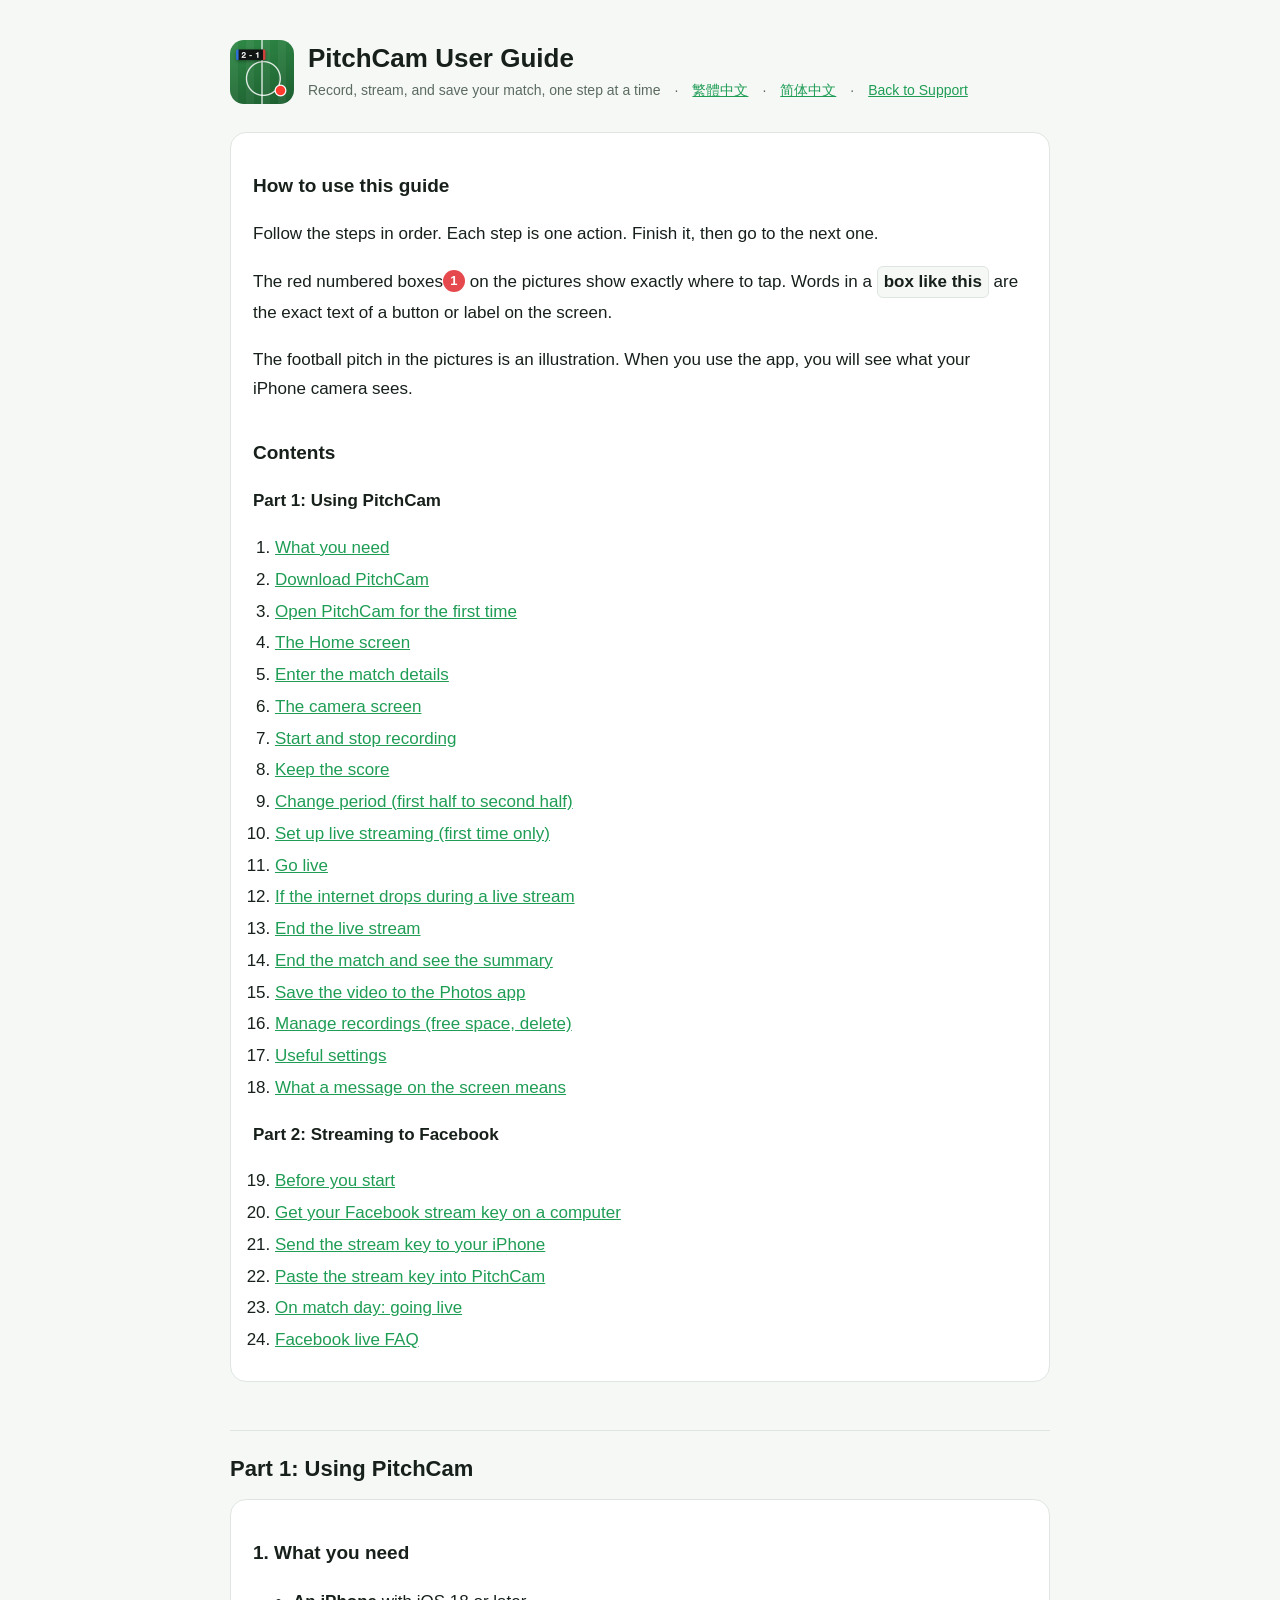
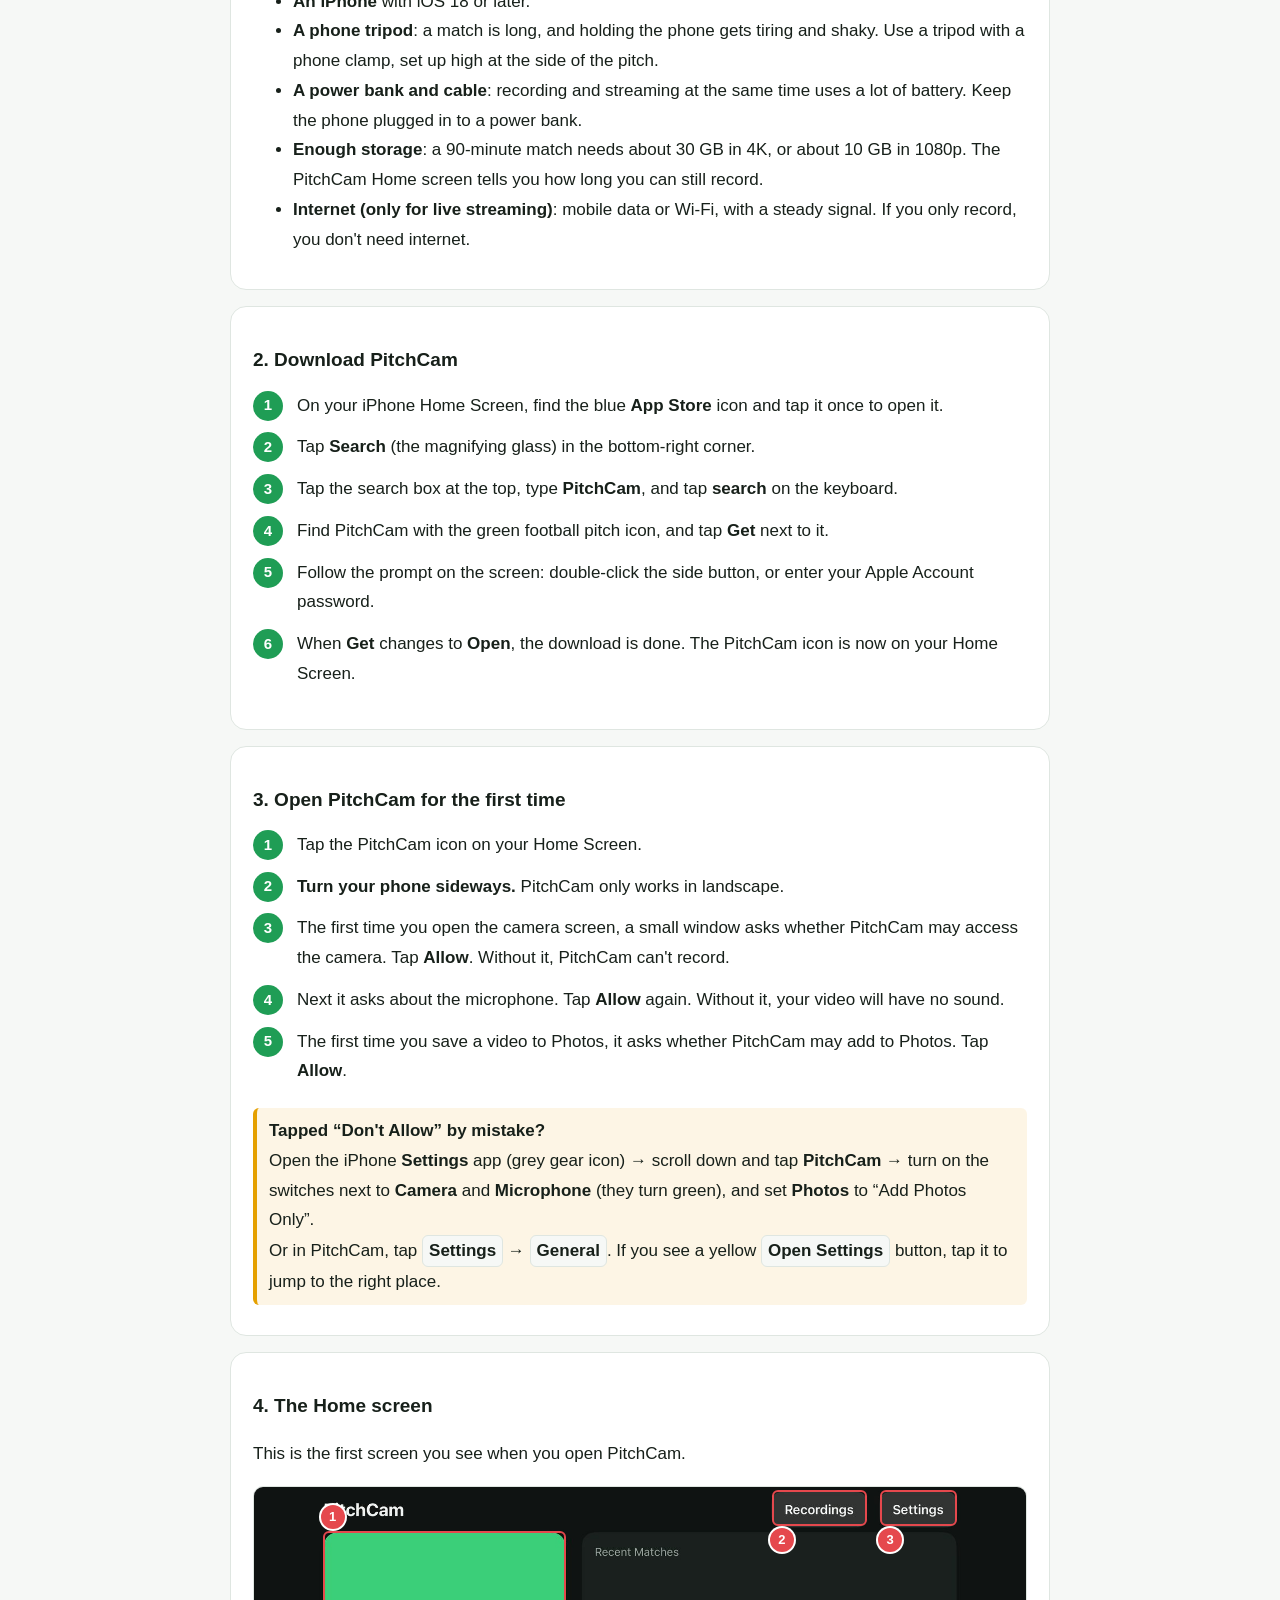
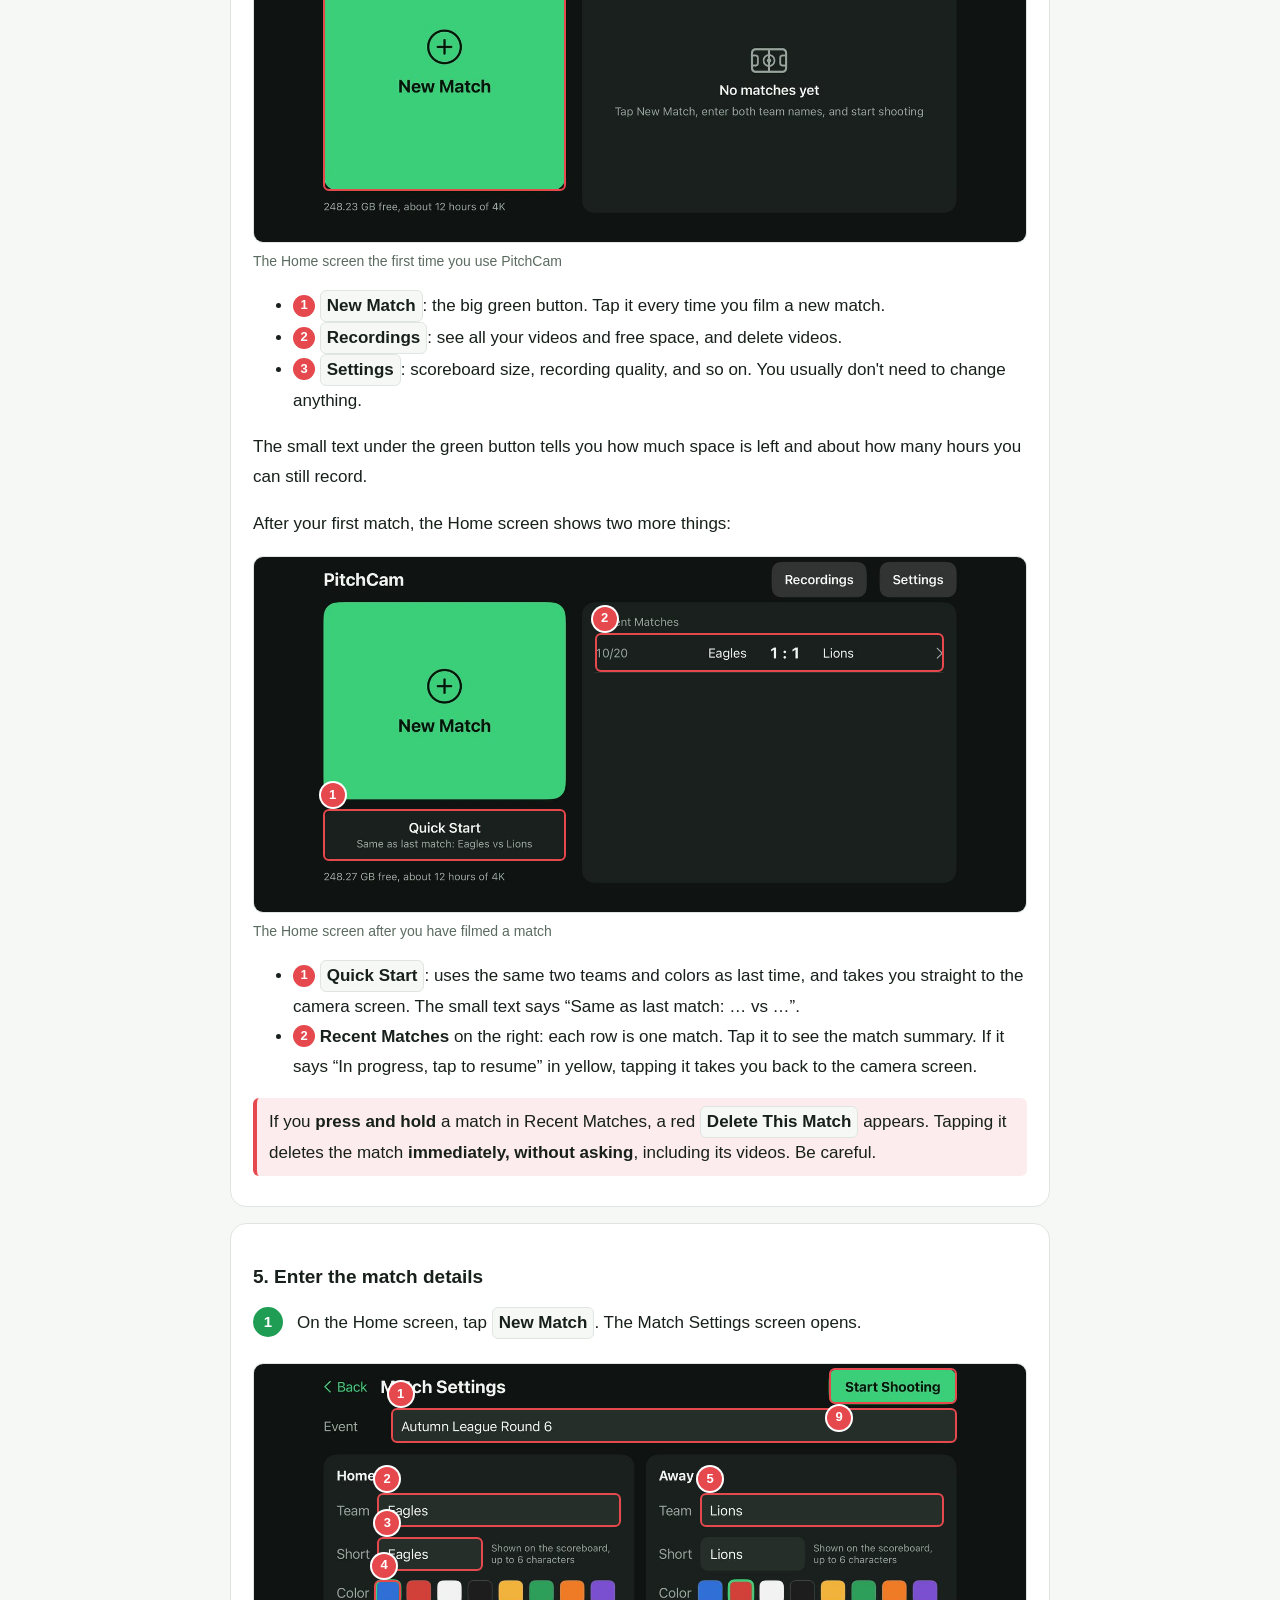
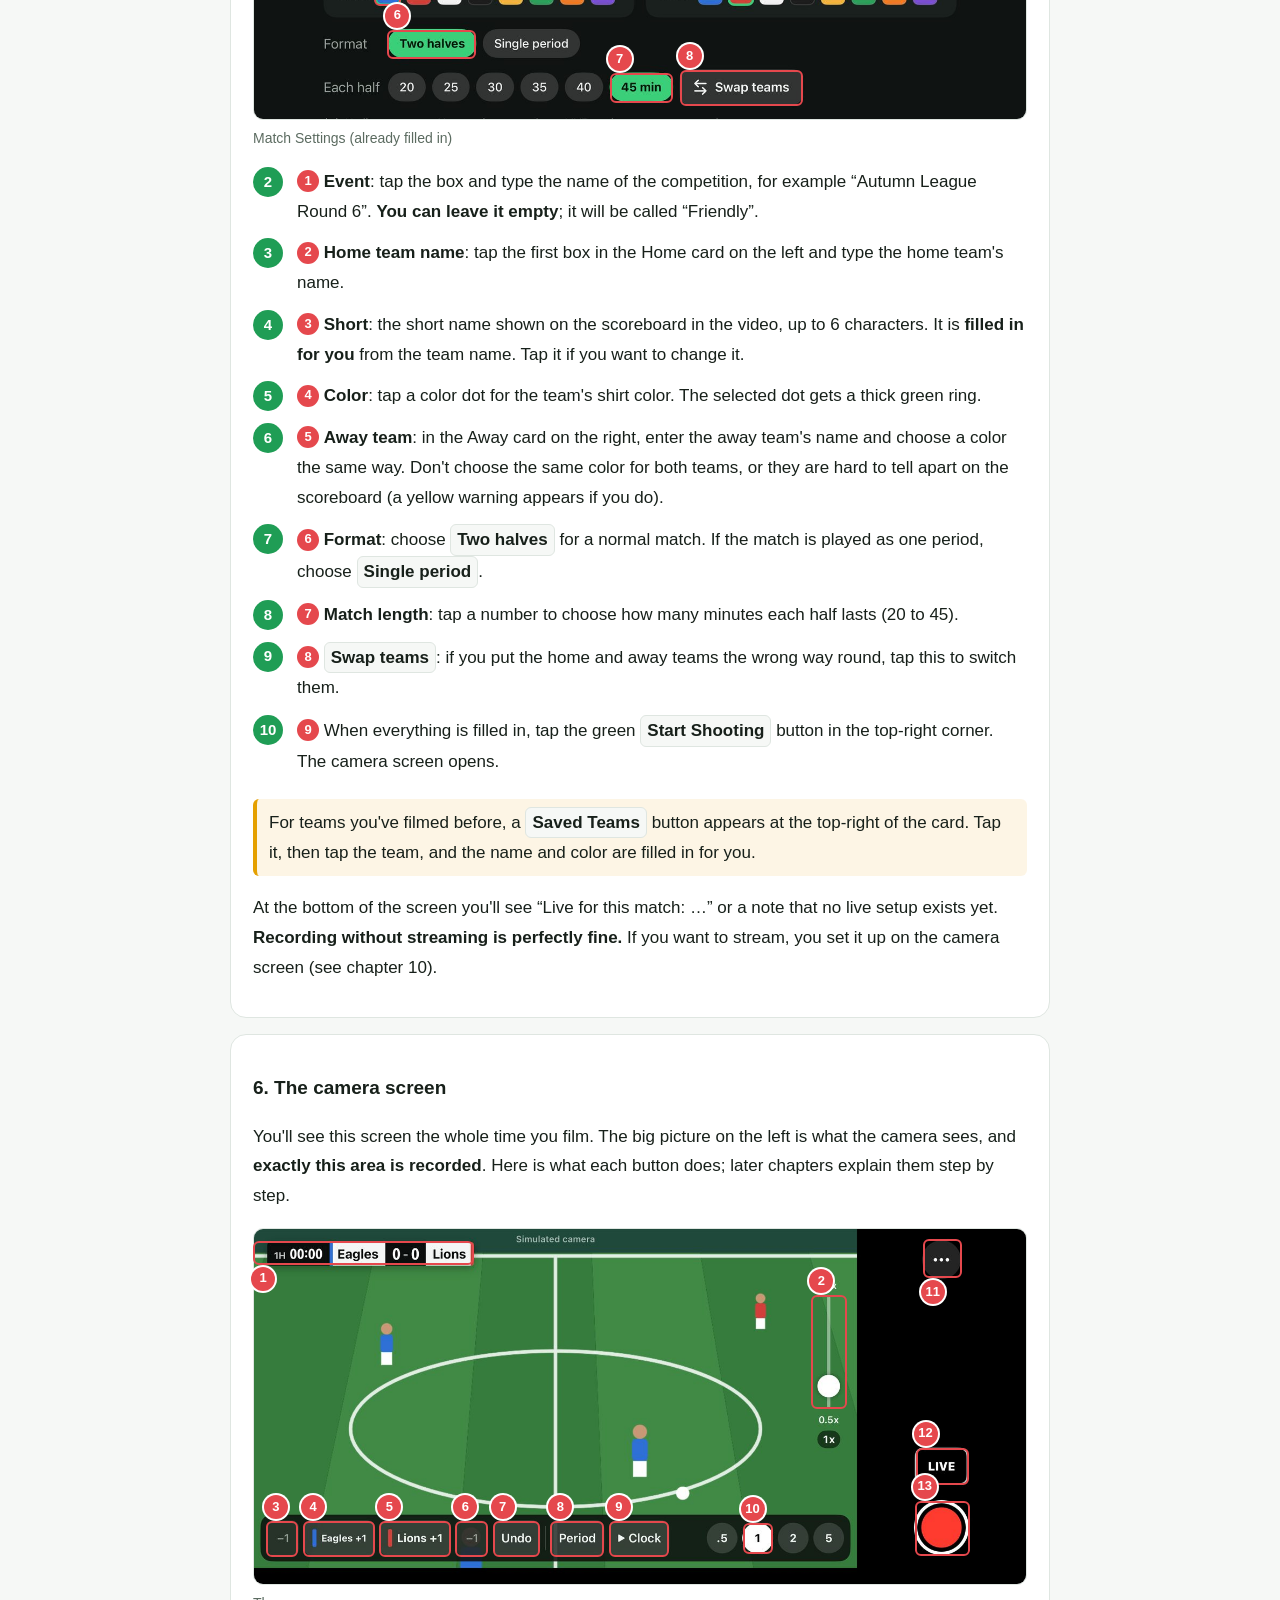
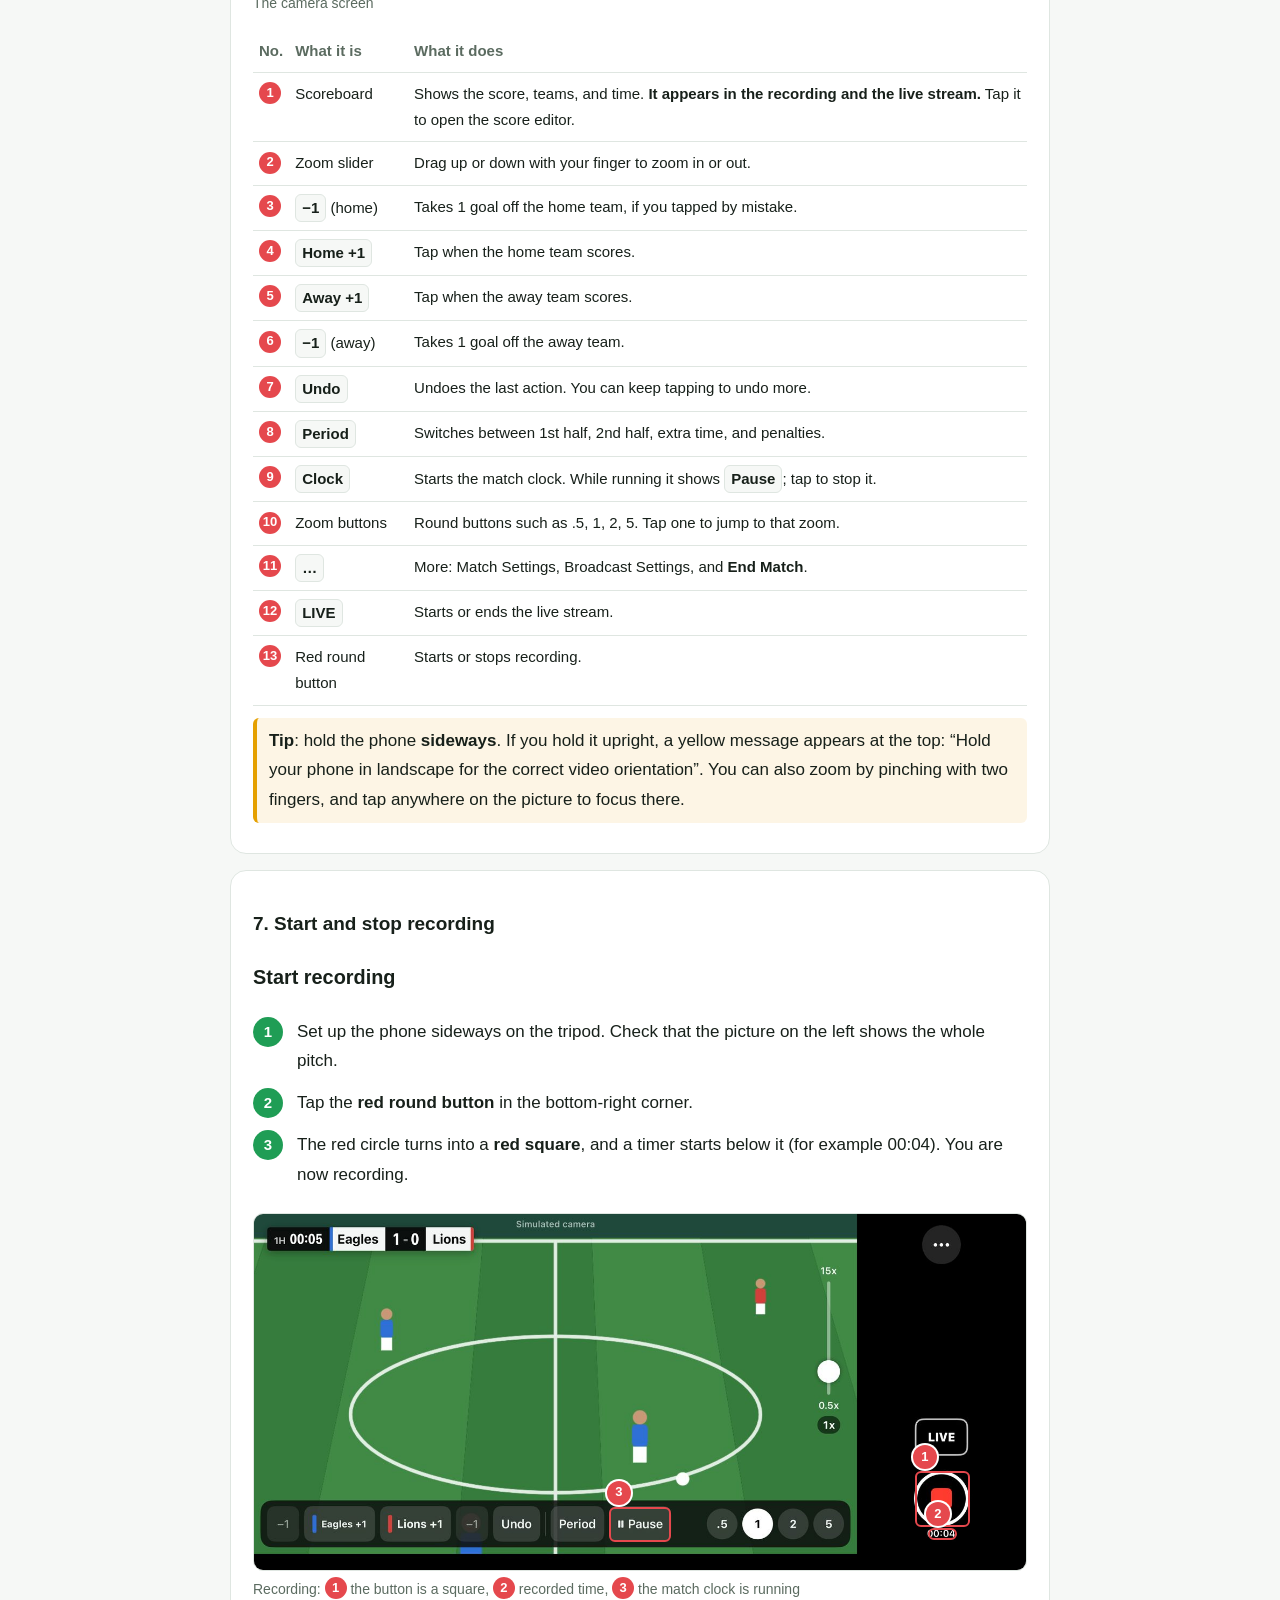
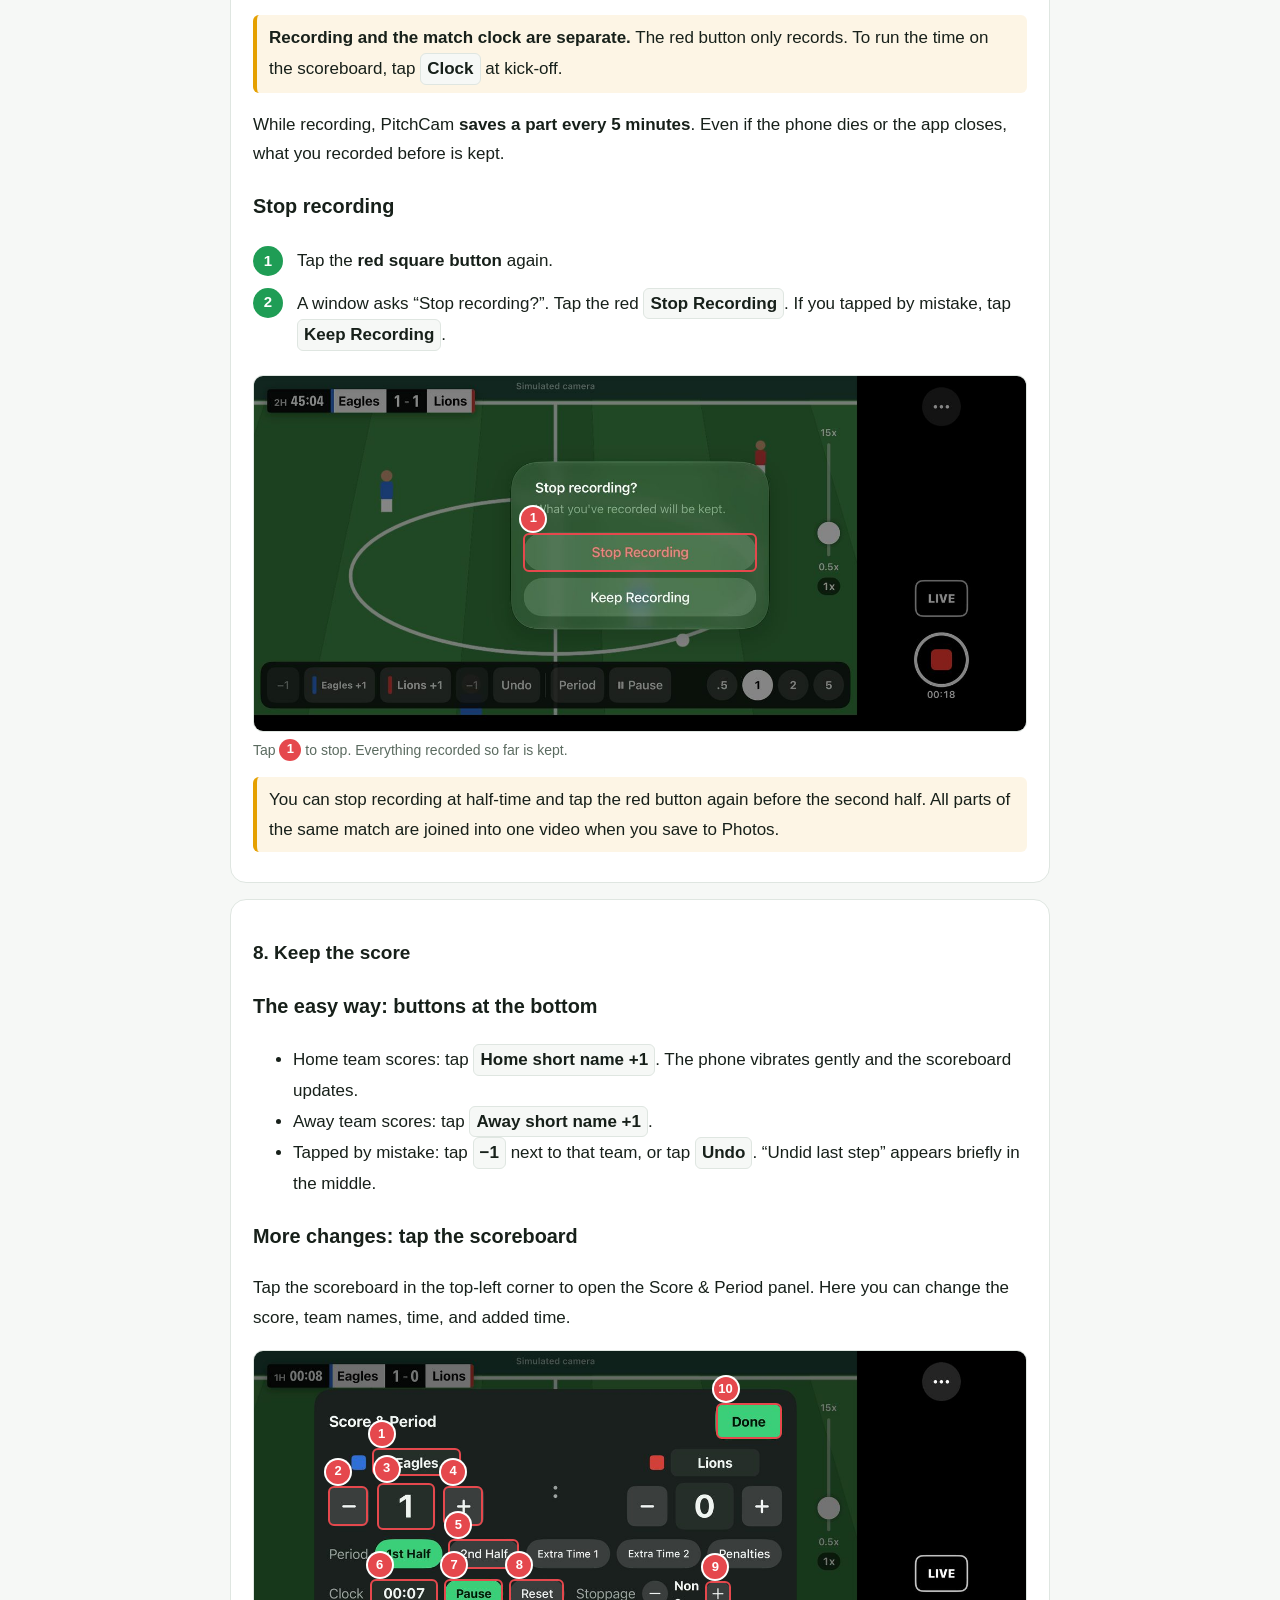
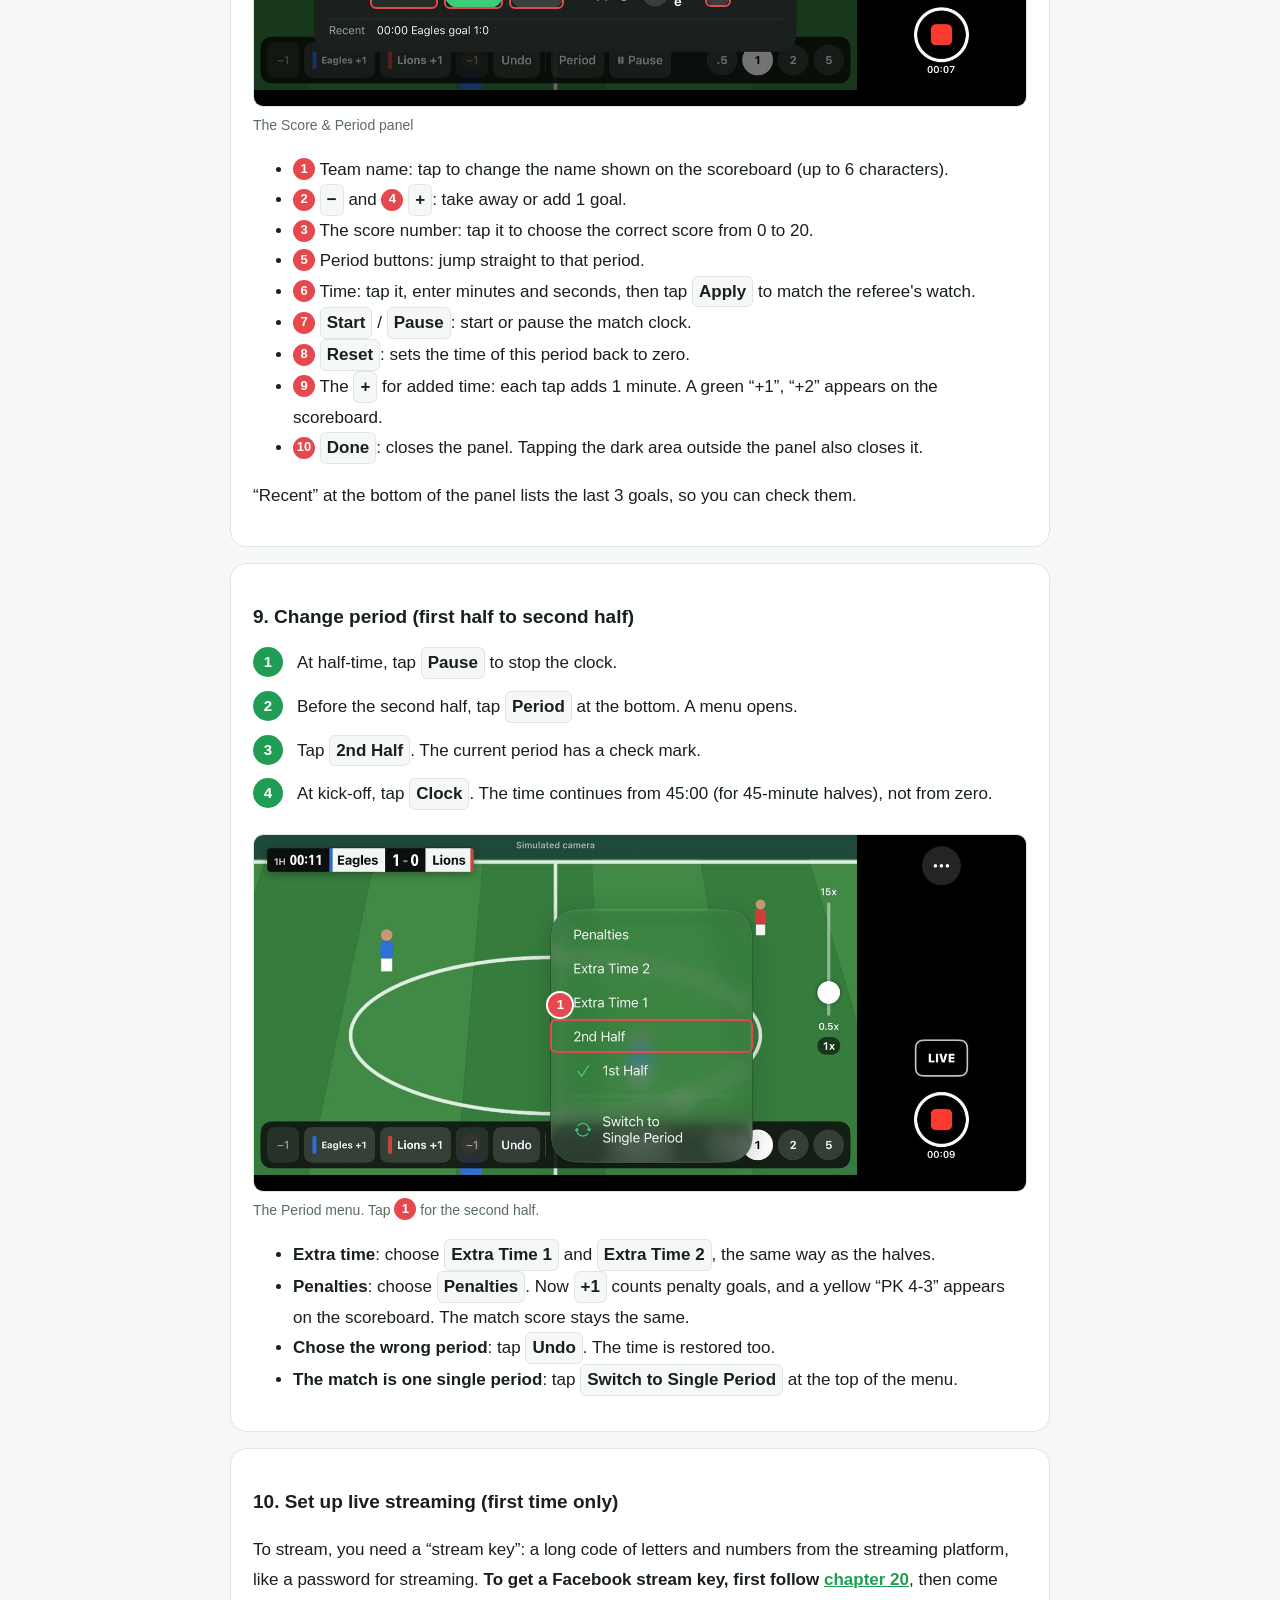
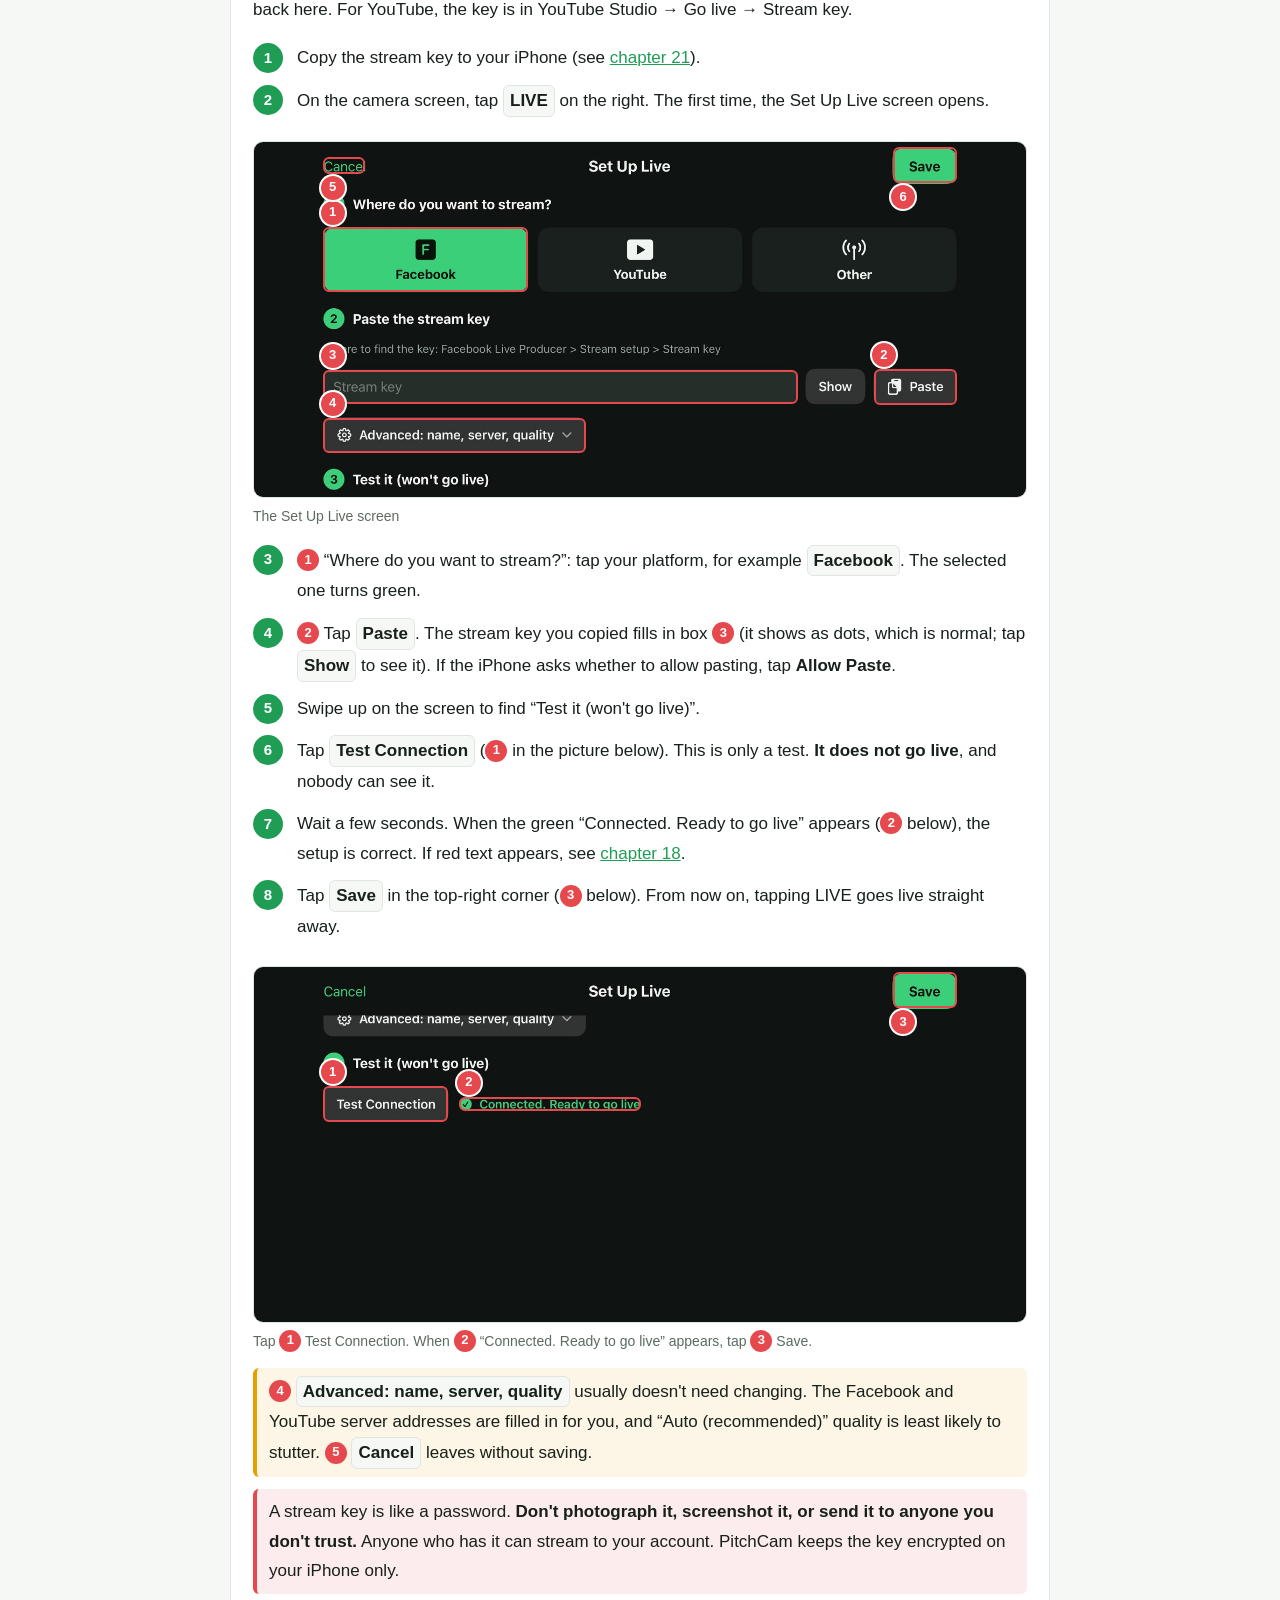
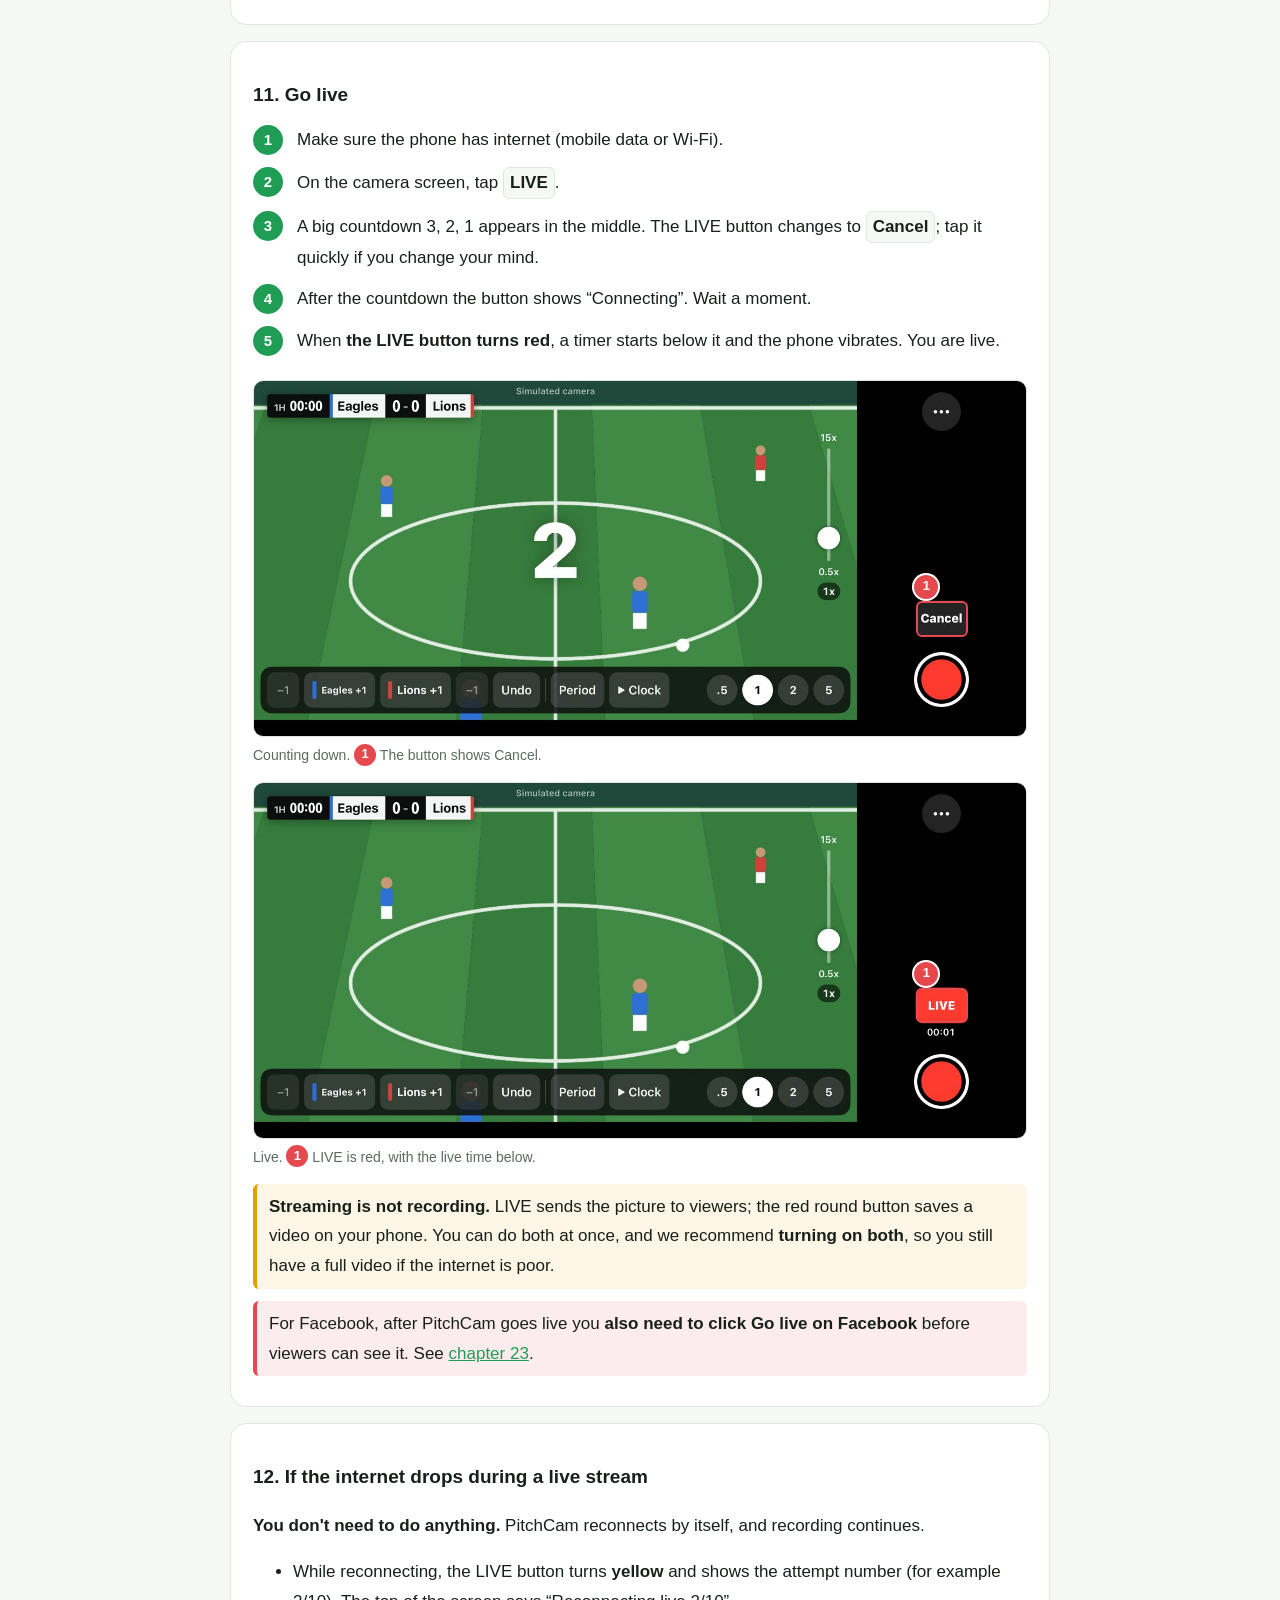
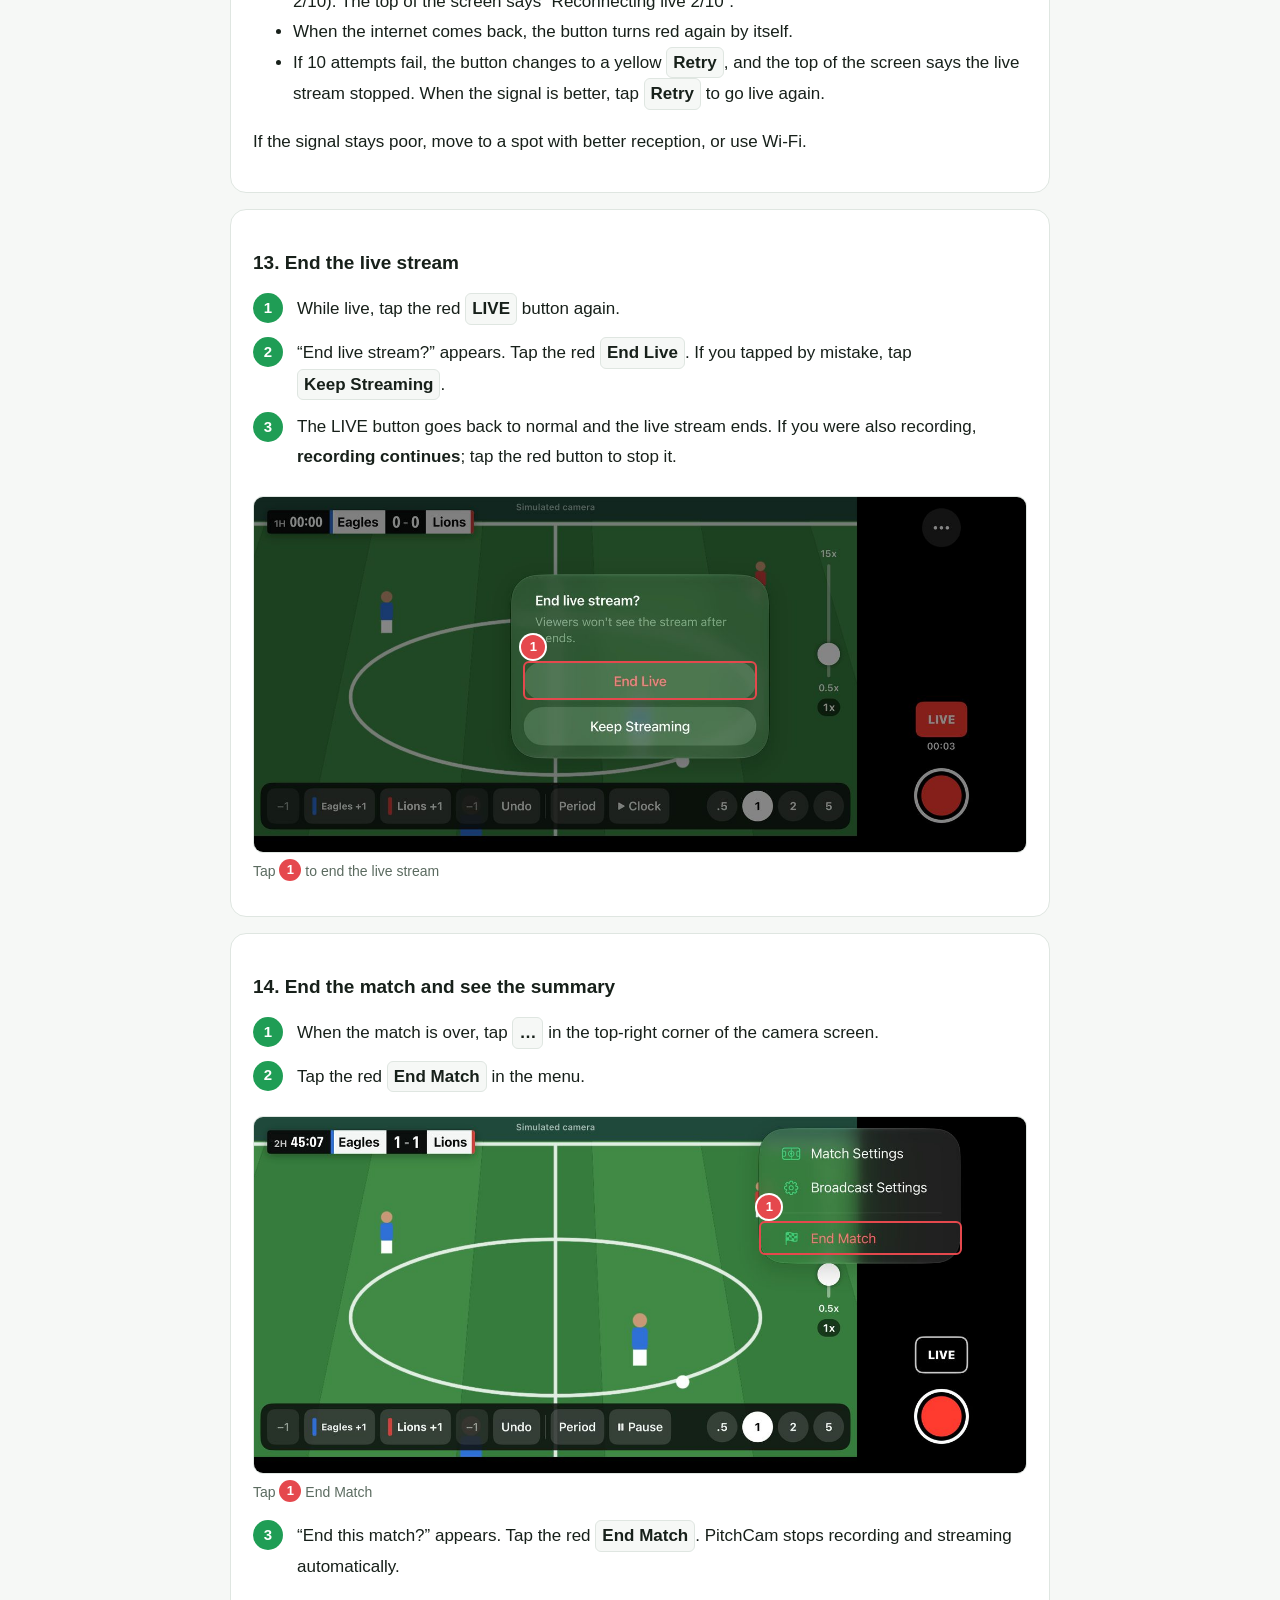
==== manual-en.html @ 9369dad4 "docs: 新增繁中、簡中、英文使用者手冊，首頁加入手冊連結並更新 Facebook 串流金鑰說明 Co-Authored-By: Claude Opus 5.5 <noreply@anthropic" ====
<!doctype html>
<html lang="en" data-shots="en">
<head>
<meta charset="utf-8">
<meta name="viewport" content="width=device-width, initial-scale=1">
<title>PitchCam User Guide</title>
<link rel="stylesheet" href="style.css">
</head>
<body class="manual">
<main>
  <header>
    <img src="icon.png" alt="PitchCam icon">
    <div>
      <h1>PitchCam User Guide</h1>
      <p class="sub">Record, stream, and save your match, one step at a time　·　<a href="manual.html">繁體中文</a>　·　<a href="manual-zh-hans.html">简体中文</a>　·　<a href="index.html#en">Back to Support</a></p>
    </div>
  </header>

  <section class="toc">
    <h2>How to use this guide</h2>
    <p>Follow the steps in order. Each step is one action. Finish it, then go to the next one.</p>
    <p>The red numbered boxes<span class="mk">1</span> on the pictures show exactly where to tap. Words in a <span class="btn">box like this</span> are the exact text of a button or label on the screen.</p>
    <p>The football pitch in the pictures is an illustration. When you use the app, you will see what your iPhone camera sees.</p>
    <h2>Contents</h2>
    <p><strong>Part 1: Using PitchCam</strong></p>
    <ol>
      <li><a href="#prepare">What you need</a></li>
      <li><a href="#install">Download PitchCam</a></li>
      <li><a href="#first-open">Open PitchCam for the first time</a></li>
      <li><a href="#home">The Home screen</a></li>
      <li><a href="#setup">Enter the match details</a></li>
      <li><a href="#capture">The camera screen</a></li>
      <li><a href="#record">Start and stop recording</a></li>
      <li><a href="#score">Keep the score</a></li>
      <li><a href="#period">Change period (first half to second half)</a></li>
      <li><a href="#live-setup">Set up live streaming (first time only)</a></li>
      <li><a href="#live-start">Go live</a></li>
      <li><a href="#live-trouble">If the internet drops during a live stream</a></li>
      <li><a href="#live-stop">End the live stream</a></li>
      <li><a href="#end">End the match and see the summary</a></li>
      <li><a href="#save">Save the video to the Photos app</a></li>
      <li><a href="#library">Manage recordings (free space, delete)</a></li>
      <li><a href="#settings">Useful settings</a></li>
      <li><a href="#messages">What a message on the screen means</a></li>
    </ol>
    <p><strong>Part 2: Streaming to Facebook</strong></p>
    <ol start="19">
      <li><a href="#fb-intro">Before you start</a></li>
      <li><a href="#fb-key">Get your Facebook stream key on a computer</a></li>
      <li><a href="#fb-send">Send the stream key to your iPhone</a></li>
      <li><a href="#fb-paste">Paste the stream key into PitchCam</a></li>
      <li><a href="#fb-day">On match day: going live</a></li>
      <li><a href="#fb-faq">Facebook live FAQ</a></li>
    </ol>
  </section>

  <h1 class="lang">Part 1: Using PitchCam</h1>

  <section id="prepare">
    <h2>1. What you need</h2>
    <ul>
      <li><strong>An iPhone</strong> with iOS 18 or later.</li>
      <li><strong>A phone tripod</strong>: a match is long, and holding the phone gets tiring and shaky. Use a tripod with a phone clamp, set up high at the side of the pitch.</li>
      <li><strong>A power bank and cable</strong>: recording and streaming at the same time uses a lot of battery. Keep the phone plugged in to a power bank.</li>
      <li><strong>Enough storage</strong>: a 90-minute match needs about 30 GB in 4K, or about 10 GB in 1080p. The PitchCam Home screen tells you how long you can still record.</li>
      <li><strong>Internet (only for live streaming)</strong>: mobile data or Wi-Fi, with a steady signal. If you only record, you don't need internet.</li>
    </ul>
  </section>

  <section id="install">
    <h2>2. Download PitchCam</h2>
    <ol class="steps">
      <li>On your iPhone Home Screen, find the blue <strong>App Store</strong> icon and tap it once to open it.</li>
      <li>Tap <strong>Search</strong> (the magnifying glass) in the bottom-right corner.</li>
      <li>Tap the search box at the top, type <strong>PitchCam</strong>, and tap <strong>search</strong> on the keyboard.</li>
      <li>Find PitchCam with the green football pitch icon, and tap <strong>Get</strong> next to it.</li>
      <li>Follow the prompt on the screen: double-click the side button, or enter your Apple Account password.</li>
      <li>When <strong>Get</strong> changes to <strong>Open</strong>, the download is done. The PitchCam icon is now on your Home Screen.</li>
    </ol>
  </section>

  <section id="first-open">
    <h2>3. Open PitchCam for the first time</h2>
    <ol class="steps">
      <li>Tap the PitchCam icon on your Home Screen.</li>
      <li><strong>Turn your phone sideways.</strong> PitchCam only works in landscape.</li>
      <li>The first time you open the camera screen, a small window asks whether PitchCam may access the camera. Tap <strong>Allow</strong>. Without it, PitchCam can't record.</li>
      <li>Next it asks about the microphone. Tap <strong>Allow</strong> again. Without it, your video will have no sound.</li>
      <li>The first time you save a video to Photos, it asks whether PitchCam may add to Photos. Tap <strong>Allow</strong>.</li>
    </ol>
    <div class="note"><strong>Tapped “Don't Allow” by mistake?</strong><br>
      Open the iPhone <strong>Settings</strong> app (grey gear icon) → scroll down and tap <strong>PitchCam</strong> → turn on the switches next to <strong>Camera</strong> and <strong>Microphone</strong> (they turn green), and set <strong>Photos</strong> to “Add Photos Only”.<br>
      Or in PitchCam, tap <span class="btn">Settings</span> → <span class="btn">General</span>. If you see a yellow <span class="btn">Open Settings</span> button, tap it to jump to the right place.</div>
  </section>

  <section id="home">
    <h2>4. The Home screen</h2>
    <p>This is the first screen you see when you open PitchCam.</p>
    <figure class="shot" data-shot="01-home-first" data-marks="new:1,library:2,settings:3">
      <div class="shot-wrap"><img src="manual/en/01-home-first.jpg" alt="Home screen" loading="lazy"></div>
      <figcaption>The Home screen the first time you use PitchCam</figcaption>
    </figure>
    <ul>
      <li><span class="mk">1</span> <span class="btn">New Match</span>: the big green button. Tap it every time you film a new match.</li>
      <li><span class="mk">2</span> <span class="btn">Recordings</span>: see all your videos and free space, and delete videos.</li>
      <li><span class="mk">3</span> <span class="btn">Settings</span>: scoreboard size, recording quality, and so on. You usually don't need to change anything.</li>
    </ul>
    <p>The small text under the green button tells you how much space is left and about how many hours you can still record.</p>
    <p>After your first match, the Home screen shows two more things:</p>
    <figure class="shot" data-shot="12-home" data-marks="quick:1,match:2">
      <div class="shot-wrap"><img src="manual/en/12-home.jpg" alt="Home screen with a match" loading="lazy"></div>
      <figcaption>The Home screen after you have filmed a match</figcaption>
    </figure>
    <ul>
      <li><span class="mk">1</span> <span class="btn">Quick Start</span>: uses the same two teams and colors as last time, and takes you straight to the camera screen. The small text says “Same as last match: … vs …”.</li>
      <li><span class="mk">2</span> <strong>Recent Matches</strong> on the right: each row is one match. Tap it to see the match summary. If it says “In progress, tap to resume” in yellow, tapping it takes you back to the camera screen.</li>
    </ul>
    <div class="note warn">If you <strong>press and hold</strong> a match in Recent Matches, a red <span class="btn">Delete This Match</span> appears. Tapping it deletes the match <strong>immediately, without asking</strong>, including its videos. Be careful.</div>
  </section>

  <section id="setup">
    <h2>5. Enter the match details</h2>
    <ol class="steps">
      <li>On the Home screen, tap <span class="btn">New Match</span>. The Match Settings screen opens.</li>
    </ol>
    <figure class="shot" data-shot="02-setup" data-marks="title:1,homeName:2,homeShort:3,homeColor:4,awayName:5,format:6,half:7,swap:8,start:9">
      <div class="shot-wrap"><img src="manual/en/02-setup.jpg" alt="Match Settings" loading="lazy"></div>
      <figcaption>Match Settings (already filled in)</figcaption>
    </figure>
    <ol class="steps" start="2" style="counter-reset: step 1">
      <li><span class="mk">1</span> <strong>Event</strong>: tap the box and type the name of the competition, for example “Autumn League Round 6”. <strong>You can leave it empty</strong>; it will be called “Friendly”.</li>
      <li><span class="mk">2</span> <strong>Home team name</strong>: tap the first box in the Home card on the left and type the home team's name.</li>
      <li><span class="mk">3</span> <strong>Short</strong>: the short name shown on the scoreboard in the video, up to 6 characters. It is <strong>filled in for you</strong> from the team name. Tap it if you want to change it.</li>
      <li><span class="mk">4</span> <strong>Color</strong>: tap a color dot for the team's shirt color. The selected dot gets a thick green ring.</li>
      <li><span class="mk">5</span> <strong>Away team</strong>: in the Away card on the right, enter the away team's name and choose a color the same way. Don't choose the same color for both teams, or they are hard to tell apart on the scoreboard (a yellow warning appears if you do).</li>
      <li><span class="mk">6</span> <strong>Format</strong>: choose <span class="btn">Two halves</span> for a normal match. If the match is played as one period, choose <span class="btn">Single period</span>.</li>
      <li><span class="mk">7</span> <strong>Match length</strong>: tap a number to choose how many minutes each half lasts (20 to 45).</li>
      <li><span class="mk">8</span> <span class="btn">Swap teams</span>: if you put the home and away teams the wrong way round, tap this to switch them.</li>
      <li><span class="mk">9</span> When everything is filled in, tap the green <span class="btn">Start Shooting</span> button in the top-right corner. The camera screen opens.</li>
    </ol>
    <div class="note">For teams you've filmed before, a <span class="btn">Saved Teams</span> button appears at the top-right of the card. Tap it, then tap the team, and the name and color are filled in for you.</div>
    <p>At the bottom of the screen you'll see “Live for this match: …” or a note that no live setup exists yet. <strong>Recording without streaming is perfectly fine.</strong> If you want to stream, you set it up on the camera screen (see chapter 10).</p>
  </section>

  <section id="capture">
    <h2>6. The camera screen</h2>
    <p>You'll see this screen the whole time you film. The big picture on the left is what the camera sees, and <strong>exactly this area is recorded</strong>. Here is what each button does; later chapters explain them step by step.</p>
    <figure class="shot" data-shot="03-capture" data-marks="scoreboard:1,zoomSlider:2,homeMinus:3,homePlus:4,awayPlus:5,awayMinus:6,undo:7,period:8,clock:9,zoom:10,menu:11,live:12,rec:13">
      <div class="shot-wrap"><img src="manual/en/03-capture.jpg" alt="Camera screen" loading="lazy"></div>
      <figcaption>The camera screen</figcaption>
    </figure>
    <div class="wrap"><table>
      <tr><th>No.</th><th>What it is</th><th>What it does</th></tr>
      <tr><td><span class="mk">1</span></td><td>Scoreboard</td><td>Shows the score, teams, and time. <strong>It appears in the recording and the live stream.</strong> Tap it to open the score editor.</td></tr>
      <tr><td><span class="mk">2</span></td><td>Zoom slider</td><td>Drag up or down with your finger to zoom in or out.</td></tr>
      <tr><td><span class="mk">3</span></td><td><span class="btn">−1</span> (home)</td><td>Takes 1 goal off the home team, if you tapped by mistake.</td></tr>
      <tr><td><span class="mk">4</span></td><td><span class="btn">Home +1</span></td><td>Tap when the home team scores.</td></tr>
      <tr><td><span class="mk">5</span></td><td><span class="btn">Away +1</span></td><td>Tap when the away team scores.</td></tr>
      <tr><td><span class="mk">6</span></td><td><span class="btn">−1</span> (away)</td><td>Takes 1 goal off the away team.</td></tr>
      <tr><td><span class="mk">7</span></td><td><span class="btn">Undo</span></td><td>Undoes the last action. You can keep tapping to undo more.</td></tr>
      <tr><td><span class="mk">8</span></td><td><span class="btn">Period</span></td><td>Switches between 1st half, 2nd half, extra time, and penalties.</td></tr>
      <tr><td><span class="mk">9</span></td><td><span class="btn">Clock</span></td><td>Starts the match clock. While running it shows <span class="btn">Pause</span>; tap to stop it.</td></tr>
      <tr><td><span class="mk">10</span></td><td>Zoom buttons</td><td>Round buttons such as .5, 1, 2, 5. Tap one to jump to that zoom.</td></tr>
      <tr><td><span class="mk">11</span></td><td><span class="btn">…</span></td><td>More: Match Settings, Broadcast Settings, and <strong>End Match</strong>.</td></tr>
      <tr><td><span class="mk">12</span></td><td><span class="btn">LIVE</span></td><td>Starts or ends the live stream.</td></tr>
      <tr><td><span class="mk">13</span></td><td>Red round button</td><td>Starts or stops recording.</td></tr>
    </table></div>
    <div class="note"><strong>Tip</strong>: hold the phone <strong>sideways</strong>. If you hold it upright, a yellow message appears at the top: “Hold your phone in landscape for the correct video orientation”. You can also zoom by pinching with two fingers, and tap anywhere on the picture to focus there.</div>
  </section>

  <section id="record">
    <h2>7. Start and stop recording</h2>
    <h3>Start recording</h3>
    <ol class="steps">
      <li>Set up the phone sideways on the tripod. Check that the picture on the left shows the whole pitch.</li>
      <li>Tap the <strong>red round button</strong> in the bottom-right corner.</li>
      <li>The red circle turns into a <strong>red square</strong>, and a timer starts below it (for example 00:04). You are now recording.</li>
    </ol>
    <figure class="shot" data-shot="04-recording" data-marks="rec:1,recTime:2,clock:3">
      <div class="shot-wrap"><img src="manual/en/04-recording.jpg" alt="Recording" loading="lazy"></div>
      <figcaption>Recording: <span class="mk">1</span> the button is a square, <span class="mk">2</span> recorded time, <span class="mk">3</span> the match clock is running</figcaption>
    </figure>
    <div class="note"><strong>Recording and the match clock are separate.</strong> The red button only records. To run the time on the scoreboard, tap <span class="btn">Clock</span> at kick-off.</div>
    <p>While recording, PitchCam <strong>saves a part every 5 minutes</strong>. Even if the phone dies or the app closes, what you recorded before is kept.</p>
    <h3>Stop recording</h3>
    <ol class="steps">
      <li>Tap the <strong>red square button</strong> again.</li>
      <li>A window asks “Stop recording?”. Tap the red <span class="btn">Stop Recording</span>. If you tapped by mistake, tap <span class="btn">Keep Recording</span>.</li>
    </ol>
    <figure class="shot" data-shot="07-stop-recording" data-marks="stop:1">
      <div class="shot-wrap"><img src="manual/en/07-stop-recording.jpg" alt="Stop recording?" loading="lazy"></div>
      <figcaption>Tap <span class="mk">1</span> to stop. Everything recorded so far is kept.</figcaption>
    </figure>
    <div class="note">You can stop recording at half-time and tap the red button again before the second half. All parts of the same match are joined into one video when you save to Photos.</div>
  </section>

  <section id="score">
    <h2>8. Keep the score</h2>
    <h3>The easy way: buttons at the bottom</h3>
    <ul>
      <li>Home team scores: tap <span class="btn">Home short name +1</span>. The phone vibrates gently and the scoreboard updates.</li>
      <li>Away team scores: tap <span class="btn">Away short name +1</span>.</li>
      <li>Tapped by mistake: tap <span class="btn">−1</span> next to that team, or tap <span class="btn">Undo</span>. “Undid last step” appears briefly in the middle.</li>
    </ul>
    <h3>More changes: tap the scoreboard</h3>
    <p>Tap the scoreboard in the top-left corner to open the Score &amp; Period panel. Here you can change the score, team names, time, and added time.</p>
    <figure class="shot" data-shot="05-editor" data-marks="homeName:1,homeMinus:2,homeScore:3,homePlus:4,period:5,time:6,clockToggle:7,clockReset:8,stoppage:9,done:10">
      <div class="shot-wrap"><img src="manual/en/05-editor.jpg" alt="Score & Period" loading="lazy"></div>
      <figcaption>The Score &amp; Period panel</figcaption>
    </figure>
    <ul>
      <li><span class="mk">1</span> Team name: tap to change the name shown on the scoreboard (up to 6 characters).</li>
      <li><span class="mk">2</span> <span class="btn">−</span> and <span class="mk">4</span> <span class="btn">+</span>: take away or add 1 goal.</li>
      <li><span class="mk">3</span> The score number: tap it to choose the correct score from 0 to 20.</li>
      <li><span class="mk">5</span> Period buttons: jump straight to that period.</li>
      <li><span class="mk">6</span> Time: tap it, enter minutes and seconds, then tap <span class="btn">Apply</span> to match the referee's watch.</li>
      <li><span class="mk">7</span> <span class="btn">Start</span> / <span class="btn">Pause</span>: start or pause the match clock.</li>
      <li><span class="mk">8</span> <span class="btn">Reset</span>: sets the time of this period back to zero.</li>
      <li><span class="mk">9</span> The <span class="btn">+</span> for added time: each tap adds 1 minute. A green “+1”, “+2” appears on the scoreboard.</li>
      <li><span class="mk">10</span> <span class="btn">Done</span>: closes the panel. Tapping the dark area outside the panel also closes it.</li>
    </ul>
    <p>“Recent” at the bottom of the panel lists the last 3 goals, so you can check them.</p>
  </section>

  <section id="period">
    <h2>9. Change period (first half to second half)</h2>
    <ol class="steps">
      <li>At half-time, tap <span class="btn">Pause</span> to stop the clock.</li>
      <li>Before the second half, tap <span class="btn">Period</span> at the bottom. A menu opens.</li>
      <li>Tap <span class="btn">2nd Half</span>. The current period has a check mark.</li>
      <li>At kick-off, tap <span class="btn">Clock</span>. The time continues from 45:00 (for 45-minute halves), not from zero.</li>
    </ol>
    <figure class="shot" data-shot="06-period" data-marks="second:1">
      <div class="shot-wrap"><img src="manual/en/06-period.jpg" alt="Period menu" loading="lazy"></div>
      <figcaption>The Period menu. Tap <span class="mk">1</span> for the second half.</figcaption>
    </figure>
    <ul>
      <li><strong>Extra time</strong>: choose <span class="btn">Extra Time 1</span> and <span class="btn">Extra Time 2</span>, the same way as the halves.</li>
      <li><strong>Penalties</strong>: choose <span class="btn">Penalties</span>. Now <span class="btn">+1</span> counts penalty goals, and a yellow “PK 4-3” appears on the scoreboard. The match score stays the same.</li>
      <li><strong>Chose the wrong period</strong>: tap <span class="btn">Undo</span>. The time is restored too.</li>
      <li><strong>The match is one single period</strong>: tap <span class="btn">Switch to Single Period</span> at the top of the menu.</li>
    </ul>
  </section>

  <section id="live-setup">
    <h2>10. Set up live streaming (first time only)</h2>
    <p>To stream, you need a “stream key”: a long code of letters and numbers from the streaming platform, like a password for streaming. <strong>To get a Facebook stream key, first follow <a href="#fb-key">chapter 20</a></strong>, then come back here. For YouTube, the key is in YouTube Studio → Go live → Stream key.</p>
    <ol class="steps">
      <li>Copy the stream key to your iPhone (see <a href="#fb-send">chapter 21</a>).</li>
      <li>On the camera screen, tap <span class="btn">LIVE</span> on the right. The first time, the Set Up Live screen opens.</li>
    </ol>
    <figure class="shot" data-shot="17-stream-setup" data-marks="platform:1,paste:2,key:3,advanced:4,cancel:5,save:6">
      <div class="shot-wrap"><img src="manual/en/17-stream-setup.jpg" alt="Set Up Live" loading="lazy"></div>
      <figcaption>The Set Up Live screen</figcaption>
    </figure>
    <ol class="steps" start="3" style="counter-reset: step 2">
      <li><span class="mk">1</span> “Where do you want to stream?”: tap your platform, for example <span class="btn">Facebook</span>. The selected one turns green.</li>
      <li><span class="mk">2</span> Tap <span class="btn">Paste</span>. The stream key you copied fills in box <span class="mk">3</span> (it shows as dots, which is normal; tap <span class="btn">Show</span> to see it). If the iPhone asks whether to allow pasting, tap <strong>Allow Paste</strong>.</li>
      <li>Swipe up on the screen to find “Test it (won't go live)”.</li>
      <li>Tap <span class="btn">Test Connection</span> (<span class="mk">1</span> in the picture below). This is only a test. <strong>It does not go live</strong>, and nobody can see it.</li>
      <li>Wait a few seconds. When the green “Connected. Ready to go live” appears (<span class="mk">2</span> below), the setup is correct. If red text appears, see <a href="#messages">chapter 18</a>.</li>
      <li>Tap <span class="btn">Save</span> in the top-right corner (<span class="mk">3</span> below). From now on, tapping LIVE goes live straight away.</li>
    </ol>
    <figure class="shot" data-shot="18-stream-tested" data-marks="test:1,result:2,save:3">
      <div class="shot-wrap"><img src="manual/en/18-stream-tested.jpg" alt="Connection test passed" loading="lazy"></div>
      <figcaption>Tap <span class="mk">1</span> Test Connection. When <span class="mk">2</span> “Connected. Ready to go live” appears, tap <span class="mk">3</span> Save.</figcaption>
    </figure>
    <div class="note"><span class="mk">4</span> <span class="btn">Advanced: name, server, quality</span> usually doesn't need changing. The Facebook and YouTube server addresses are filled in for you, and “Auto (recommended)” quality is least likely to stutter. <span class="mk">5</span> <span class="btn">Cancel</span> leaves without saving.</div>
    <div class="note warn">A stream key is like a password. <strong>Don't photograph it, screenshot it, or send it to anyone you don't trust.</strong> Anyone who has it can stream to your account. PitchCam keeps the key encrypted on your iPhone only.</div>
  </section>

  <section id="live-start">
    <h2>11. Go live</h2>
    <ol class="steps">
      <li>Make sure the phone has internet (mobile data or Wi-Fi).</li>
      <li>On the camera screen, tap <span class="btn">LIVE</span>.</li>
      <li>A big countdown 3, 2, 1 appears in the middle. The LIVE button changes to <span class="btn">Cancel</span>; tap it quickly if you change your mind.</li>
      <li>After the countdown the button shows “Connecting”. Wait a moment.</li>
      <li>When <strong>the LIVE button turns red</strong>, a timer starts below it and the phone vibrates. You are live.</li>
    </ol>
    <figure class="shot" data-shot="19-countdown" data-marks="live:1">
      <div class="shot-wrap"><img src="manual/en/19-countdown.jpg" alt="Countdown" loading="lazy"></div>
      <figcaption>Counting down. <span class="mk">1</span> The button shows Cancel.</figcaption>
    </figure>
    <figure class="shot" data-shot="20-live" data-marks="live:1">
      <div class="shot-wrap"><img src="manual/en/20-live.jpg" alt="Live" loading="lazy"></div>
      <figcaption>Live. <span class="mk">1</span> LIVE is red, with the live time below.</figcaption>
    </figure>
    <div class="note"><strong>Streaming is not recording.</strong> LIVE sends the picture to viewers; the red round button saves a video on your phone. You can do both at once, and we recommend <strong>turning on both</strong>, so you still have a full video if the internet is poor.</div>
    <div class="note warn">For Facebook, after PitchCam goes live you <strong>also need to click Go live on Facebook</strong> before viewers can see it. See <a href="#fb-day">chapter 23</a>.</div>
  </section>

  <section id="live-trouble">
    <h2>12. If the internet drops during a live stream</h2>
    <p><strong>You don't need to do anything.</strong> PitchCam reconnects by itself, and recording continues.</p>
    <ul>
      <li>While reconnecting, the LIVE button turns <strong>yellow</strong> and shows the attempt number (for example 2/10). The top of the screen says “Reconnecting live 2/10”.</li>
      <li>When the internet comes back, the button turns red again by itself.</li>
      <li>If 10 attempts fail, the button changes to a yellow <span class="btn">Retry</span>, and the top of the screen says the live stream stopped. When the signal is better, tap <span class="btn">Retry</span> to go live again.</li>
    </ul>
    <p>If the signal stays poor, move to a spot with better reception, or use Wi-Fi.</p>
  </section>

  <section id="live-stop">
    <h2>13. End the live stream</h2>
    <ol class="steps">
      <li>While live, tap the red <span class="btn">LIVE</span> button again.</li>
      <li>“End live stream?” appears. Tap the red <span class="btn">End Live</span>. If you tapped by mistake, tap <span class="btn">Keep Streaming</span>.</li>
      <li>The LIVE button goes back to normal and the live stream ends. If you were also recording, <strong>recording continues</strong>; tap the red button to stop it.</li>
    </ol>
    <figure class="shot" data-shot="21-stop-live" data-marks="stop:1">
      <div class="shot-wrap"><img src="manual/en/21-stop-live.jpg" alt="End live stream?" loading="lazy"></div>
      <figcaption>Tap <span class="mk">1</span> to end the live stream</figcaption>
    </figure>
  </section>

  <section id="end">
    <h2>14. End the match and see the summary</h2>
    <ol class="steps">
      <li>When the match is over, tap <span class="btn">…</span> in the top-right corner of the camera screen.</li>
      <li>Tap the red <span class="btn">End Match</span> in the menu.</li>
    </ol>
    <figure class="shot" data-shot="08-menu" data-marks="end:1">
      <div class="shot-wrap"><img src="manual/en/08-menu.jpg" alt="More menu" loading="lazy"></div>
      <figcaption>Tap <span class="mk">1</span> End Match</figcaption>
    </figure>
    <ol class="steps" start="3" style="counter-reset: step 2">
      <li>“End this match?” appears. Tap the red <span class="btn">End Match</span>. PitchCam stops recording and streaming automatically.</li>
    </ol>
    <figure class="shot" data-shot="09-end-match" data-marks="end:1">
      <div class="shot-wrap"><img src="manual/en/09-end-match.jpg" alt="End this match?" loading="lazy"></div>
      <figcaption>Tap <span class="mk">1</span> to confirm</figcaption>
    </figure>
    <ol class="steps" start="4" style="counter-reset: step 3">
      <li>The Match Over summary appears.</li>
    </ol>
    <figure class="shot" data-shot="10-summary" data-marks="score:1,timeline:2,recordings:3,save:4,share:5,back:6">
      <div class="shot-wrap"><img src="manual/en/10-summary.jpg" alt="Match summary" loading="lazy"></div>
      <figcaption>The match summary</figcaption>
    </figure>
    <ul>
      <li><span class="mk">1</span> The final score.</li>
      <li><span class="mk">2</span> Score Timeline: the time of each goal. If there's a play icon next to it, tap it to watch that goal.</li>
      <li><span class="mk">3</span> Recordings: the video parts of this match. Tap one to play it.</li>
      <li><span class="mk">4</span> <span class="btn">Save to Photos</span>: saves the video to the Photos app (next chapter).</li>
      <li><span class="mk">5</span> <span class="btn">Share Score</span>: sends the score and goal times by message, WhatsApp, and so on.</li>
      <li><span class="mk">6</span> <span class="btn">Home</span>: back to the Home screen.</li>
    </ul>
    <p>After you end a match, PitchCam remembers both teams, so you can pick them from Saved Teams next time.</p>
  </section>

  <section id="save">
    <h2>15. Save the video to the Photos app</h2>
    <p>Your video is first kept inside PitchCam. To share, upload, or edit it, save it to Photos first.</p>
    <ol class="steps">
      <li>In the match summary, tap <span class="btn">Save to Photos</span> in the bottom-right corner. (You can also save from <span class="btn">Recordings</span> on the Home screen; see the next chapter.)</li>
      <li>The first time, the iPhone asks whether PitchCam may add to Photos. Tap <strong>Allow</strong>.</li>
      <li>The button shows “Working…”. PitchCam is <strong>joining the 5-minute parts into one complete video</strong>. Longer videos take longer. Don't close the app.</li>
      <li>When “Saved to Photos.” appears, it's done. Tap <span class="btn">OK</span>.</li>
    </ol>
    <figure class="shot" data-shot="11-saved" data-marks="ok:1">
      <div class="shot-wrap"><img src="manual/en/11-saved.jpg" alt="Saved to Photos" loading="lazy"></div>
      <figcaption>Saved. Tap <span class="mk">1</span> OK.</figcaption>
    </figure>
    <h3>Find the video in Photos</h3>
    <ol class="steps">
      <li>Go to the iPhone Home Screen and open <strong>Photos</strong> (the colorful flower icon).</li>
      <li>The video is the <strong>newest item</strong> (usually at the bottom or the start). Videos show their length in the bottom-right corner of the thumbnail.</li>
      <li>Tap the video to play it. Tap the share icon in the bottom-left corner to send it.</li>
    </ol>
    <div class="note">After saving to Photos, the video is still in PitchCam too. Once you're sure it's in Photos, you can delete PitchCam's copy in Recordings to free up space.</div>
  </section>

  <section id="library">
    <h2>16. Manage recordings (free space, delete)</h2>
    <ol class="steps">
      <li>On the Home screen, tap <span class="btn">Recordings</span> in the top-right corner.</li>
      <li>The top-right corner shows how much space is used and free.</li>
      <li>Each row is the video of one match.</li>
    </ol>
    <figure class="shot" data-shot="13-library" data-marks="save:1,delete:2">
      <div class="shot-wrap"><img src="manual/en/13-library.jpg" alt="Recordings" loading="lazy"></div>
      <figcaption>The Recordings screen</figcaption>
    </figure>
    <ul>
      <li><span class="mk">1</span> <span class="btn">Save to Photos</span>: same as the previous chapter.</li>
      <li><span class="mk">2</span> <span class="btn">Delete</span>: deletes all video parts of this match. It asks “Delete recordings?” first; tap the red <span class="btn">Delete</span> to confirm. <strong>This can't be undone</strong>, so save to Photos first. The score history is kept.</li>
    </ul>
  </section>

  <section id="settings">
    <h2>17. Useful settings</h2>
    <p>Tap <span class="btn">Settings</span> on the Home screen, or <span class="btn">…</span> → <span class="btn">Broadcast Settings</span> on the camera screen. There are four tabs: Live, Record, Scoreboard, General. <strong>Most people don't need to change anything.</strong> Some options are locked while recording or streaming.</p>
    <h3>Scoreboard</h3>
    <figure class="shot" data-shot="14-settings-scoreboard" data-marks="enabled:1,scale:2,style:3,clock:4">
      <div class="shot-wrap"><img src="manual/en/14-settings-scoreboard.jpg" alt="Scoreboard settings" loading="lazy"></div>
      <figcaption>Scoreboard settings, with a preview on the left</figcaption>
    </figure>
    <ul>
      <li><span class="mk">1</span> Show Scoreboard: when off, the recording and live stream have no scoreboard, but the score is still kept.</li>
      <li><span class="mk">2</span> Size: drag the slider to make the scoreboard bigger or smaller. <span class="btn">Reset to Default</span> puts it back.</li>
      <li><span class="mk">3</span> Style: Standard, or Compact (a smaller bar).</li>
      <li><span class="mk">4</span> Show match clock: when off, the scoreboard shows no time.</li>
    </ul>
    <h3>Record</h3>
    <figure class="shot" data-shot="15-settings-record" data-marks="quality:1,tripod:2,handheld:3,wind:4">
      <div class="shot-wrap"><img src="manual/en/15-settings-record.jpg" alt="Record settings" loading="lazy"></div>
      <figcaption>Record settings</figcaption>
    </figure>
    <ul>
      <li><span class="mk">1</span> Recording Quality: “4K (sharpest)” or “1080p (saves space)”. Choose 1080p if your phone is short of space. Older iPhones always use 1080p.</li>
      <li><span class="mk">2</span> On a tripod: choose this when using a tripod. The picture is widest.</li>
      <li><span class="mk">3</span> Handheld: choose this when holding the phone. The picture is steadier but slightly narrower.</li>
      <li><span class="mk">4</span> Reduce Wind Noise: reduces the rumble of wind on the microphone outdoors. We recommend keeping it on.</li>
    </ul>
    <h3>General</h3>
    <figure class="shot" data-shot="16-settings-general" data-marks="confirm:1,bright:2">
      <div class="shot-wrap"><img src="manual/en/16-settings-general.jpg" alt="General settings" loading="lazy"></div>
      <figcaption>General settings</figcaption>
    </figure>
    <ul>
      <li><span class="mk">1</span> Confirm before stopping recording or ending live: asks you once more before stopping, so you don't stop by accident. <strong>We recommend keeping it on.</strong></li>
      <li><span class="mk">2</span> Max screen brightness while shooting: turn on if you can't see the screen in bright sun. It uses more battery.</li>
      <li>Below, the camera, microphone, and photos permissions should all show a green “Allowed”.</li>
    </ul>
  </section>

  <section id="messages">
    <h2>18. What a message on the screen means</h2>
    <h3>Yellow messages at the top of the camera screen</h3>
    <div class="wrap"><table>
      <tr><th>Message</th><th>Meaning</th><th>What to do</th></tr>
      <tr><td>Hold your phone in landscape for the correct video orientation</td><td>The phone is upright</td><td>Turn the phone sideways.</td></tr>
      <tr><td>The screen is upside down. Turn off orientation lock or turn your phone back.</td><td>The phone is upside down</td><td>Turn the phone around; or swipe down from the top-right corner and turn off Orientation Lock (the lock icon).</td></tr>
      <tr><td>iPhone is getting hot. Keep it out of direct sunlight.</td><td>The phone is too hot</td><td>Shade the phone and take off its case. Live quality may drop automatically and recovers when the phone cools down.</td></tr>
      <tr><td>Only about N min of storage left</td><td>The phone is almost full</td><td>In Recordings, delete old videos you've already saved to Photos.</td></tr>
      <tr><td>Battery N%. Connect a power bank.</td><td>Battery below 20%</td><td>Plug in a power bank.</td></tr>
      <tr><td>Reconnecting live N/10</td><td>The internet dropped</td><td>Wait; see <a href="#live-trouble">chapter 12</a>.</td></tr>
      <tr><td>Live stopped: …. Tap LIVE to go live again</td><td>10 reconnection attempts failed</td><td>Check the internet, then tap <span class="btn">Retry</span>.</td></tr>
    </table></div>
    <h3>“Couldn't Continue” windows</h3>
    <div class="wrap"><table>
      <tr><th>Message</th><th>What to do</th></tr>
      <tr><td>Not enough storage. Delete old recordings first.</td><td>Delete old videos in Recordings, or other things you don't need on the phone.</td></tr>
      <tr><td>The video orientation isn't landscape, so it can't start. Turn your phone to landscape and try again.</td><td>Turn the phone sideways and tap again.</td></tr>
      <tr><td>Live setup problem: …</td><td>Fix the live setup according to the reason; see the next table.</td></tr>
    </table></div>
    <h3>Why the connection test failed</h3>
    <div class="wrap"><table>
      <tr><th>Message</th><th>What to do</th></tr>
      <tr><td>Stream key is empty</td><td>Copy the stream key first, then tap Paste.</td></tr>
      <tr><td>The stream key shouldn't contain spaces. Please paste it again.</td><td>Extra characters were copied. Copy the key again and paste it.</td></tr>
      <tr><td>The server refused the connection. Check that the stream key is correct and hasn't expired.</td><td>The key is wrong or was changed. Copy the latest key from Facebook again.</td></tr>
      <tr><td>Connection timed out. Check your connection or the server URL.</td><td>The phone's internet is poor. Move or switch to Wi-Fi and try again.</td></tr>
      <tr><td>Couldn't reach the server. Check your connection and the server URL.</td><td>Check the phone has internet. If you changed the server under Advanced, change it back.</td></tr>
      <tr><td>The server URL is invalid. It should start with rtmp:// or rtmps://</td><td>The server under Advanced is wrong. Tap the platform again and the correct address is filled in.</td></tr>
    </table></div>
    <h3>Camera and saving</h3>
    <div class="wrap"><table>
      <tr><th>Message</th><th>What to do</th></tr>
      <tr><td>Camera access not allowed</td><td>Tap “Open Settings to Allow Access” below it and turn on Camera.</td></tr>
      <tr><td>The camera was interrupted by the system and will resume shortly</td><td>A call or another camera app may be using it. Wait a moment.</td></tr>
      <tr><td>Camera error. Leave the camera screen and open it again.</td><td>Close PitchCam and open it again (swipe up from the bottom edge and pause, then swipe PitchCam up). Then tap the match marked “In progress, tap to resume” in Recent Matches. Your score is still there.</td></tr>
      <tr><td>PitchCam can't add to Photos…</td><td>Go to iPhone Settings → PitchCam → Photos and choose “Add Photos Only”.</td></tr>
    </table></div>
  </section>

  <h1 class="lang">Part 2: Streaming to Facebook</h1>

  <section id="fb-intro">
    <h2>19. Before you start</h2>
    <ul>
      <li>PitchCam streams to Facebook as <strong>“streaming software”</strong>. You get a <strong>stream key</strong> from Facebook and paste it into PitchCam.</li>
      <li>You need a <strong>computer</strong> (Windows or Mac) with a web browser such as Chrome, Edge, or Safari to get the key.</li>
      <li>You can stream to your <strong>profile</strong>, a <strong>Page</strong> you manage, or a <strong>group</strong> you can post in.</li>
      <li>Turn on the <strong>persistent stream key</strong> once, and you can use the same key for every match.</li>
      <li>Each time, PitchCam starts sending the picture first, <strong>then you click Go live on Facebook</strong>. Only then can viewers see it.</li>
    </ul>
    <p class="note">The pictures below show Facebook in <strong>Traditional Chinese</strong>. In English, the button names may be worded a little differently from this guide; use the <strong>position and icon</strong> marked by the red numbered boxes. Facebook changes its screens from time to time; see the <a href="https://www.facebook.com/help/" target="_blank" rel="noopener">Facebook Help Center</a> if yours looks different. This chapter is based on Facebook as of October 2026. Personal details in the pictures are hidden.</p>
  </section>

  <section id="fb-key">
    <h2>20. Get your Facebook stream key on a computer</h2>
    <ol class="steps">
      <li>Turn on the computer and open a web browser (Chrome, Edge, or Safari).</li>
      <li>In the address bar at the top, type <strong>facebook.com/live/create</strong> and press Enter.</li>
      <li>If you're not logged in, log in with your Facebook account. The page for creating a live video opens.</li>
      <li>On the left, click the box for choosing where to post, to open the menu.</li>
    </ol>
    <figure class="shot" data-shot="F-a" data-marks="place:1,menu:2">
      <div class="shot-wrap"><img src="manual/facebook/F-a.jpg" alt="Choose where to post" loading="lazy"></div>
      <figcaption>Click <span class="mk">1</span> where to post, then pick from <span class="mk">2</span></figcaption>
    </figure>
    <ol class="steps" start="5" style="counter-reset: step 4">
      <li>Choose where to stream:
        <ul>
          <li>Your own profile: the first option, post to your profile.</li>
          <li>Your team's Page: the second option, post to a Page you manage; then click your Page.</li>
          <li>Your team's group: the third option, post to a group; then click your group.</li>
        </ul>
      </li>
      <li>In the “Go live” card on the right, click the blue button at the bottom to set up the live video.</li>
    </ol>
    <figure class="shot" data-shot="F-b" data-marks="place:1,setup:2">
      <div class="shot-wrap"><img src="manual/facebook/F-b.jpg" alt="Set up live video" loading="lazy"></div>
      <figcaption><span class="mk">1</span> Where to post is chosen. Click <span class="mk">2</span> to set up the live video.</figcaption>
    </figure>
    <ol class="steps" start="7" style="counter-reset: step 6">
      <li>Under the video source, click <strong>Streaming software</strong> (the one with the key icon). <strong>Don't choose Webcam</strong> (the camera icon). Leave “when do you want to go live” set to now.</li>
    </ol>
    <figure class="shot" data-shot="F-c" data-marks="software:1,preview:2,golive:3">
      <div class="shot-wrap"><img src="manual/facebook/F-c.jpg" alt="Streaming software" loading="lazy"></div>
      <figcaption>Choose <span class="mk">1</span> Streaming software. <span class="mk">2</span> PitchCam's picture will appear in the black area later. <span class="mk">3</span> Go live is still grey.</figcaption>
    </figure>
    <ol class="steps" start="8" style="counter-reset: step 7">
      <li>Scroll down with the mouse to the streaming software setup.</li>
      <li>Click <strong>Advanced settings</strong> to open them.</li>
    </ol>
    <figure class="shot" data-shot="F-d" data-marks="copy:1,advanced:2">
      <div class="shot-wrap"><img src="manual/facebook/F-d.jpg" alt="Streaming software setup" loading="lazy"></div>
      <figcaption><span class="mk">1</span> is the Copy button for the stream key. First click <span class="mk">2</span> Advanced settings.</figcaption>
    </figure>
    <ol class="steps" start="10" style="counter-reset: step 9">
      <li>Turn on the switch next to <strong>Persistent stream key</strong> (it turns blue). Now this key <strong>works for every future stream</strong>.</li>
      <li>Check the <strong>Server URL</strong>: it should start with <strong>rtmps://live-api-s.facebook.com</strong>. PitchCam already has this address. <strong>You don't need to copy it.</strong></li>
      <li>Scroll back up to <strong>Stream key</strong> and click <strong>Copy</strong> next to it. The stream key is now copied.</li>
    </ol>
    <figure class="shot" data-shot="F-e" data-marks="persistent:1,server:2,reset:3">
      <div class="shot-wrap"><img src="manual/facebook/F-e.jpg" alt="Persistent stream key" loading="lazy"></div>
      <figcaption>Turn on <span class="mk">1</span> Persistent stream key. <span class="mk">2</span> Leave the Server URL as it is. <span class="mk">3</span> Reset creates a new key.</figcaption>
    </figure>
    <div class="note warn"><span class="mk">3</span> <strong>Reset</strong> creates a new key and the old one stops working. Only use it if your key has leaked, and then paste the new key into PitchCam.</div>
  </section>

  <section id="fb-send">
    <h2>21. Send the stream key to your iPhone</h2>
    <p>The key is on your computer. Now you need it on your iPhone. Pick one way:</p>
    <h3>Way A: your computer is a Mac signed in to the same Apple Account as your iPhone</h3>
    <ol class="steps">
      <li>After clicking Copy on the Mac, do nothing else.</li>
      <li>Your iPhone gets the same copied text automatically (Apple's “Universal Clipboard”). Both need Bluetooth and Wi-Fi on, and must be near each other.</li>
      <li>Go to PitchCam and tap <span class="btn">Paste</span>.</li>
    </ol>
    <h3>Way B: send it to yourself (any computer)</h3>
    <ol class="steps">
      <li>On the computer, open a messaging app you use (for example WhatsApp on the web or desktop, a “message yourself” chat), or your email.</li>
      <li>Click in the message box and press <strong>Ctrl + V</strong> (on a Mac, <strong>⌘ + V</strong>) to paste the key, then send it.</li>
      <li>On your iPhone, open that message or email. <strong>Press and hold the key</strong> until a menu appears, then tap <strong>Copy</strong>.</li>
      <li>Go to PitchCam and tap <span class="btn">Paste</span>.</li>
      <li>After pasting, delete the message or email so nobody else sees the key.</li>
    </ol>
  </section>

  <section id="fb-paste">
    <h2>22. Paste the stream key into PitchCam</h2>
    <p>Follow <a href="#live-setup">chapter 10</a>: on the camera screen tap <span class="btn">LIVE</span> → <span class="btn">Facebook</span> → <span class="btn">Paste</span> → <span class="btn">Test Connection</span> → wait for “Connected. Ready to go live” → <span class="btn">Save</span>.</p>
    <p>Because the persistent stream key is on, <strong>you only do this once</strong>. For every later match, just tap LIVE.</p>
  </section>

  <section id="fb-day">
    <h2>23. On match day: going live</h2>
    <p>Going live needs <strong>a tap in PitchCam and a click on Facebook</strong>. It helps to have one person on the phone and another on the computer.</p>
    <ol class="steps">
      <li>On the computer, open <strong>facebook.com/live/create</strong> and do steps 4 to 7 of <a href="#fb-key">chapter 20</a>: choose where to post, set up the live video, and choose Streaming software.</li>
      <li>On the right, in the post details, click the title box and type a title, for example “Autumn League Round 6: Eagles vs Lions”.</li>
      <li>In PitchCam, tap <span class="btn">LIVE</span> and wait until the button is red.</li>
      <li>Back on Facebook, wait a few seconds. The black preview in the middle shows PitchCam's picture, with the scoreboard.</li>
      <li>Click the blue <strong>Go live</strong> button in the bottom-left corner. <strong>Only now can viewers see it.</strong></li>
    </ol>
    <div class="note">Facebook says that once the preview starts, you have up to 4 hours to click Go live. So you can start PitchCam early and click Go live on Facebook just before kick-off.</div>
    <h3>When you finish</h3>
    <ol class="steps">
      <li>First, end the live video on Facebook and confirm.</li>
      <li>Then in PitchCam tap the red <span class="btn">LIVE</span> → <span class="btn">End Live</span> (see <a href="#live-stop">chapter 13</a>).</li>
      <li>The live video stays on your Facebook profile, Page, or group.</li>
    </ol>
  </section>

  <section id="fb-faq">
    <h2>24. Facebook live FAQ</h2>
    <p><strong>Facebook keeps asking you to connect streaming software, with no picture.</strong><br>
      Facebook isn't receiving PitchCam's picture yet. Check that LIVE in PitchCam is red. If it's yellow or shows Retry, fix the internet first. Then check that the key in PitchCam matches Facebook (after a Reset, paste the new key).</p>
    <p><strong>The PitchCam connection test says the server refused the connection.</strong><br>
      The key is wrong or no longer valid. Click Copy on Facebook again, then in PitchCam go to <span class="btn">Settings</span> → <span class="btn">Live</span> → <span class="btn">Edit</span> on that setup, paste the key, and test again.</p>
    <p><strong>What if I don't turn on the persistent stream key?</strong><br>
      The key only works for a while (Facebook says until you log out), so you'd have to get and paste a new one. We recommend turning it on.</p>
    <p><strong>Viewers say they can't see the stream.</strong><br>
      Check that you clicked Go live on Facebook, and that the post's audience includes the viewers (for example Public, or members of the group).</p>
    <p><strong>The stream stutters.</strong><br>
      Streaming needs a steady upload speed, at least 5 Mbps. Move to a spot with better signal. With PitchCam's live quality set to “Auto (recommended)”, it drops to 720p automatically when the internet is slow.</p>
  </section>

  <footer>
    <a href="index.html#en">Back to Support</a>　·　<a href="privacy.html#en">Privacy Policy</a>　·　Questions? Email chyuttech@gmail.com
  </footer>
</main>
<script src="manual/manual.js"></script>
</body>
</html>
---- style.css ----
:root { --bg: #f6f8f6; --card: #ffffff; --fg: #17201a; --dim: #5b6b60; --accent: #1f9d55; --line: #dfe6e1; color-scheme: light; }
@media (prefers-color-scheme: dark) { :root { --bg: #0f1411; --card: #18201b; --fg: #e8efe9; --dim: #9aaba0; --accent: #3ddc84; --line: #26302a; color-scheme: dark; } }
* { box-sizing: border-box; }
body { margin: 0; background: var(--bg); color: var(--fg); font: 16px/1.75 -apple-system, "PingFang TC", "Noto Sans TC", sans-serif; }
main { max-width: 720px; margin: 0 auto; padding: 40px 20px 64px; }
header { display: flex; align-items: center; gap: 14px; margin-bottom: 28px; }
header img { width: 64px; height: 64px; border-radius: 14px; }
h1 { font-size: 26px; line-height: 1.3; margin: 0; }
h2 { font-size: 19px; margin: 32px 0 8px; }
.sub { color: var(--dim); margin: 2px 0 0; font-size: 14px; }
section { background: var(--card); border: 1px solid var(--line); border-radius: 16px; padding: 4px 22px 18px; margin-top: 16px; }
table { width: 100%; border-collapse: collapse; font-size: 15px; }
th, td { text-align: left; padding: 8px 6px; border-bottom: 1px solid var(--line); vertical-align: top; }
th { color: var(--dim); font-weight: 600; }
a { color: var(--accent); }
.wrap { overflow-x: auto; }
footer { margin-top: 36px; color: var(--dim); font-size: 13px; }
h1.lang { font-size: 22px; margin: 48px 0 0; padding-top: 24px; border-top: 1px solid var(--line); }
/* 使用者手冊 */
.manual main { max-width: 860px; }
.manual { font-size: 17px; }
.toc ol { padding-left: 22px; margin: 8px 0; }
.toc li { margin: 2px 0; }
.manual section h2 { scroll-margin-top: 16px; }
ol.steps { list-style: none; counter-reset: step; padding: 0; margin: 12px 0; }
ol.steps > li { counter-increment: step; position: relative; padding: 2px 0 10px 44px; }
ol.steps > li::before { content: counter(step); position: absolute; left: 0; top: 2px; width: 30px; height: 30px; border-radius: 50%; background: var(--accent); color: #fff; font-weight: 700; font-size: 15px; display: flex; align-items: center; justify-content: center; }
.btn { display: inline-block; padding: 0 6px; border: 1px solid var(--line); border-radius: 6px; background: var(--bg); font-weight: 600; white-space: nowrap; }
.mk { display: inline-flex; align-items: center; justify-content: center; width: 22px; height: 22px; border-radius: 50%; background: #e5484d; color: #fff; font-size: 13px; font-weight: 700; vertical-align: 2px; }
.note { border-left: 4px solid #e5a000; background: color-mix(in srgb, #e5a000 10%, transparent); padding: 8px 12px; border-radius: 6px; margin: 12px 0; }
.note.warn { border-color: #e5484d; background: color-mix(in srgb, #e5484d 10%, transparent); }
figure.shot { position: relative; margin: 14px 0; }
figure.shot img { display: block; width: 100%; height: auto; border-radius: 10px; border: 1px solid var(--line); }
figure.shot figcaption { color: var(--dim); font-size: 14px; margin-top: 6px; }
.shot-wrap { position: relative; }
.shot-wrap .box { position: absolute; border: 2px solid #e5484d; border-radius: 6px; pointer-events: none; }
.shot-wrap .box span { position: absolute; left: -4px; top: -28px; width: 24px; height: 24px; border-radius: 50%; background: #e5484d; color: #fff; font-size: 13px; font-weight: 700; display: flex; align-items: center; justify-content: center; box-shadow: 0 0 0 2px #fff; }
.langs { color: var(--dim); font-size: 14px; }
.shot-wrap .box.below span { top: auto; bottom: -28px; }
@media (max-width: 520px) { .shot-wrap .box span { width: 18px; height: 18px; font-size: 11px; left: -3px; top: -21px; } .shot-wrap .box.below span { top: auto; bottom: -21px; } .manual { font-size: 16px; } }
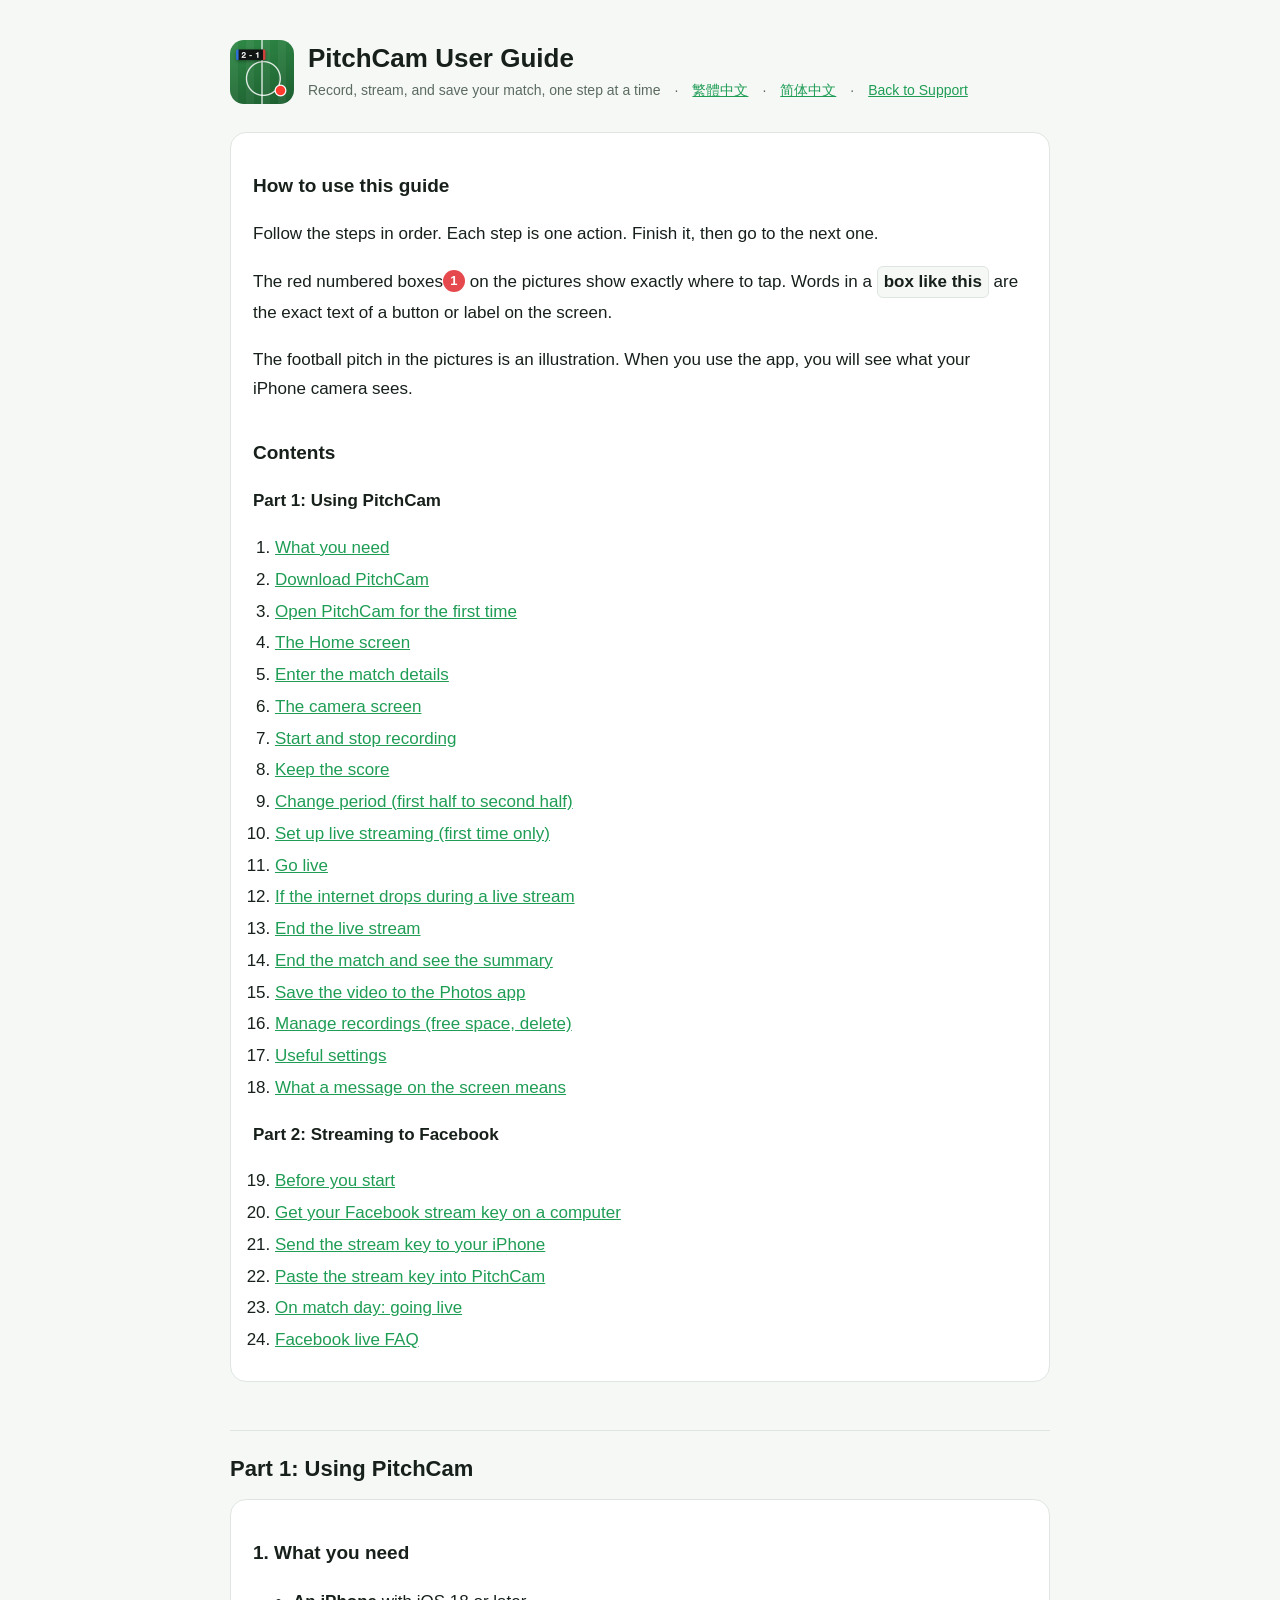
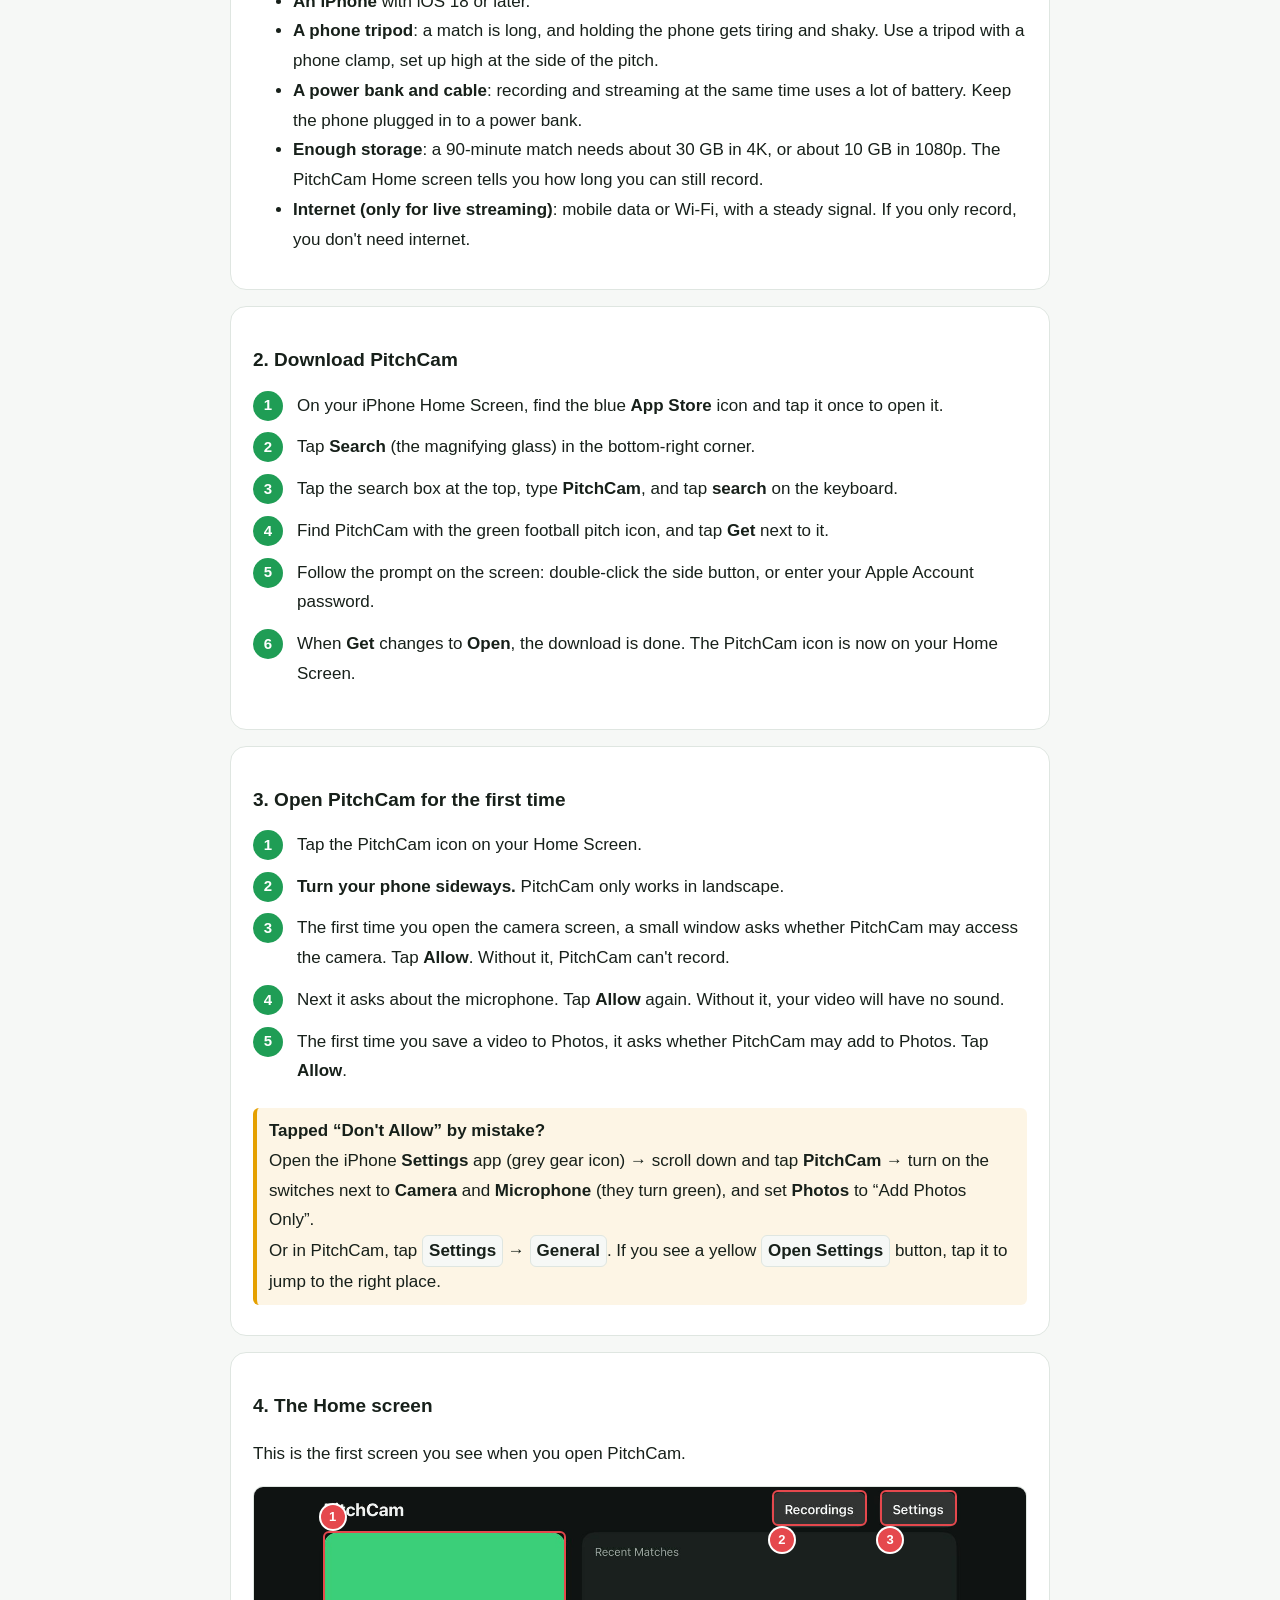
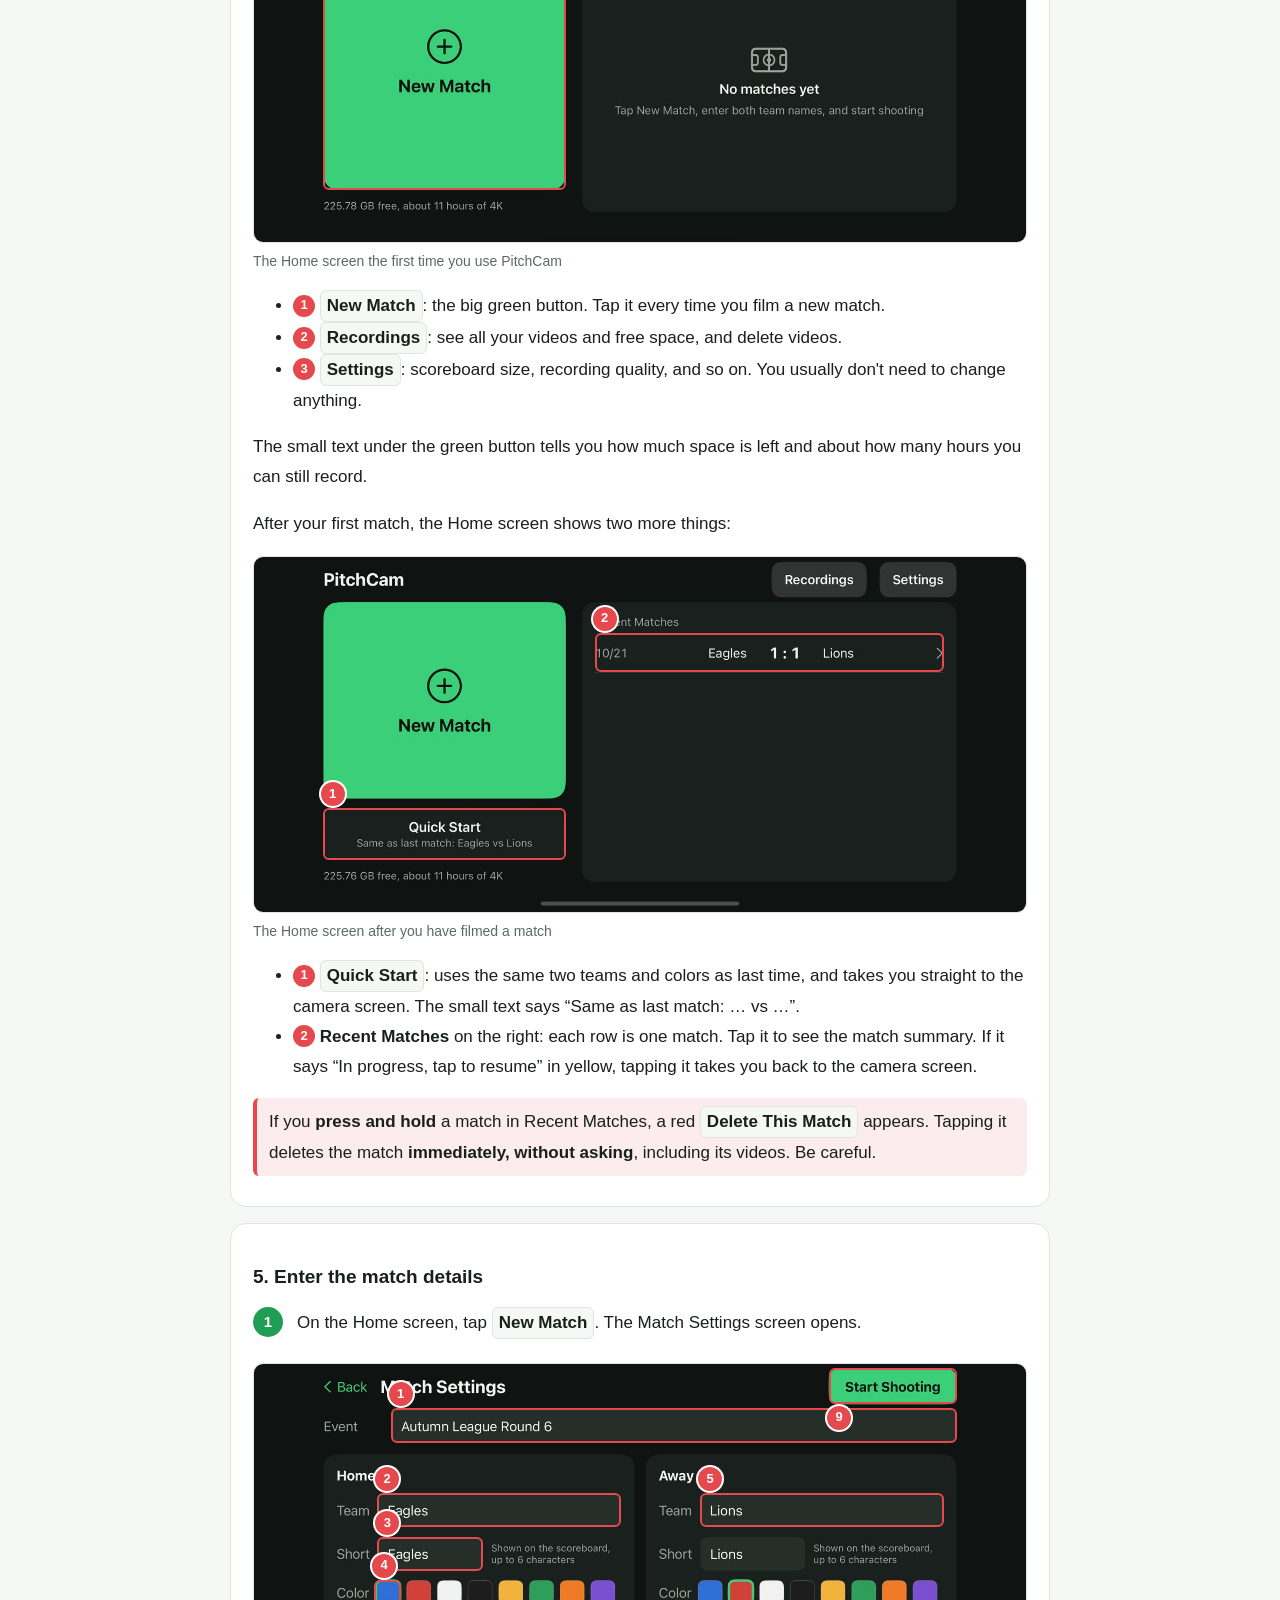
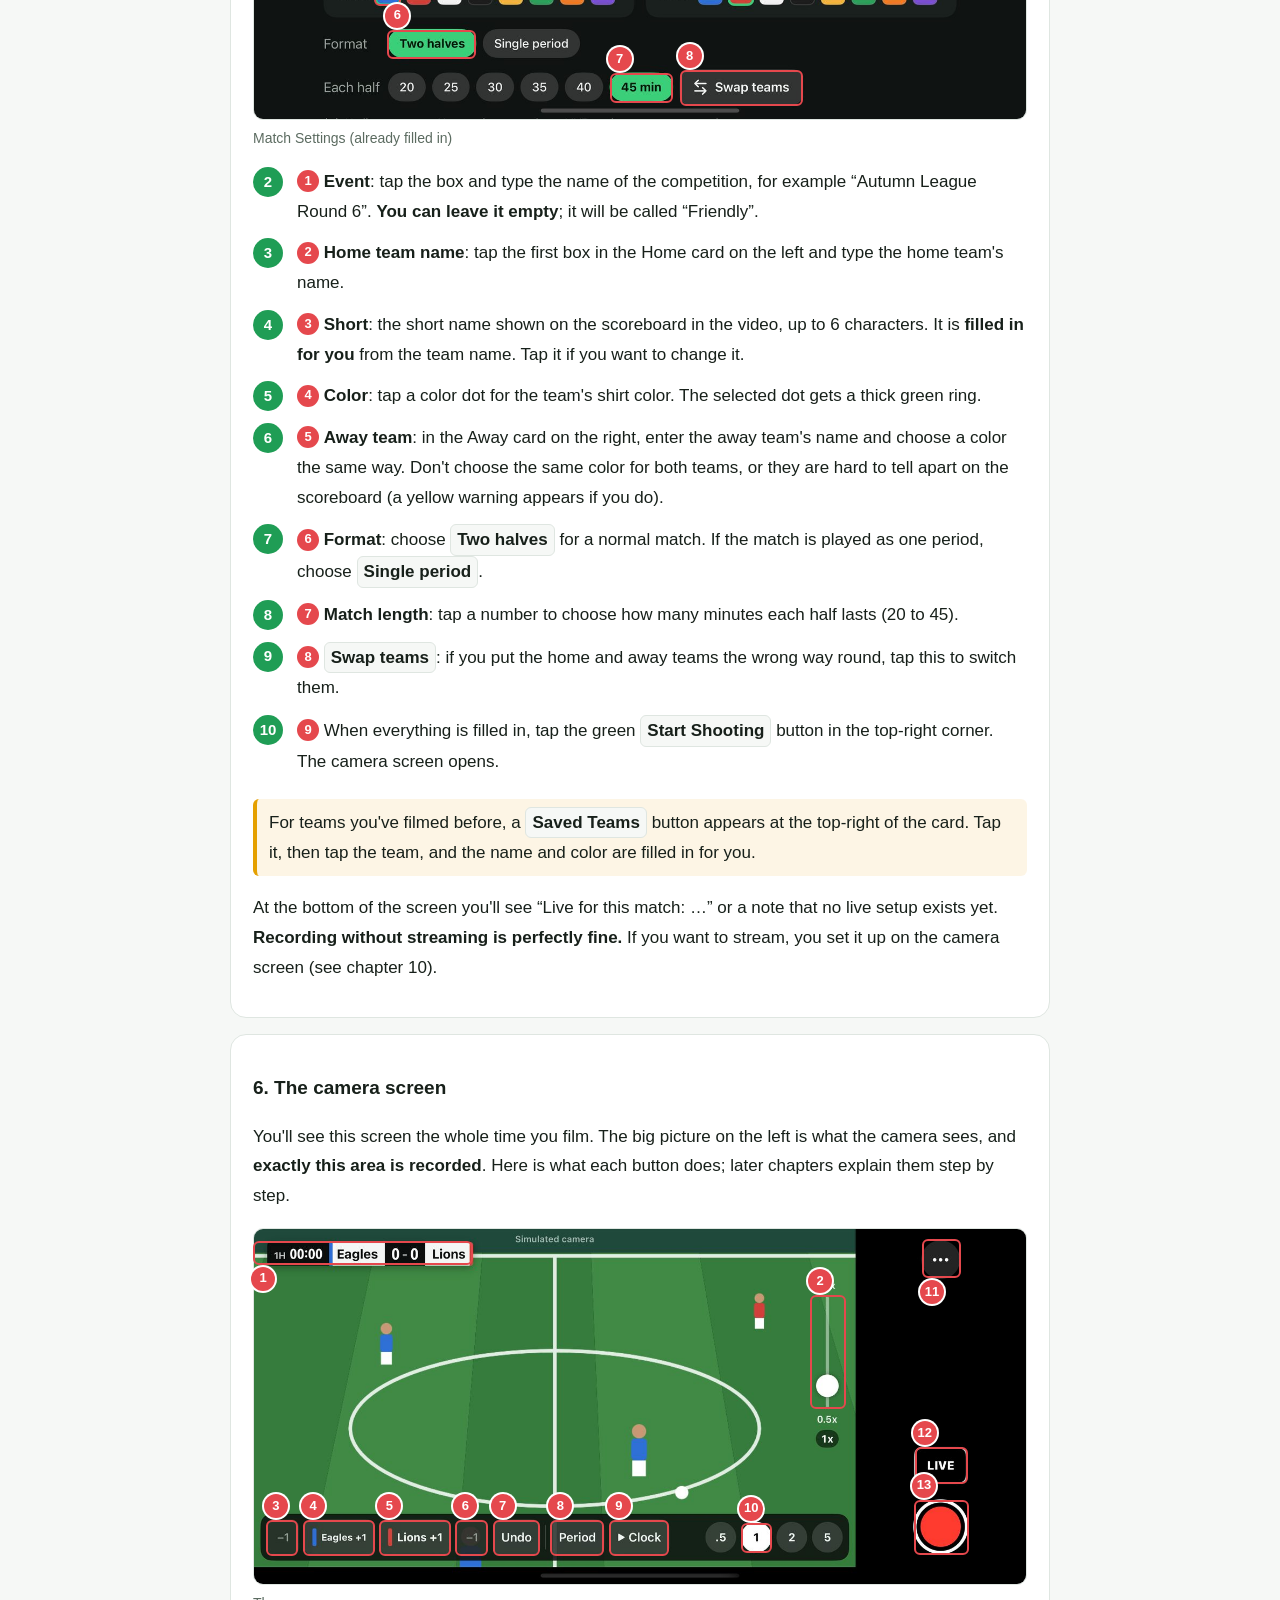
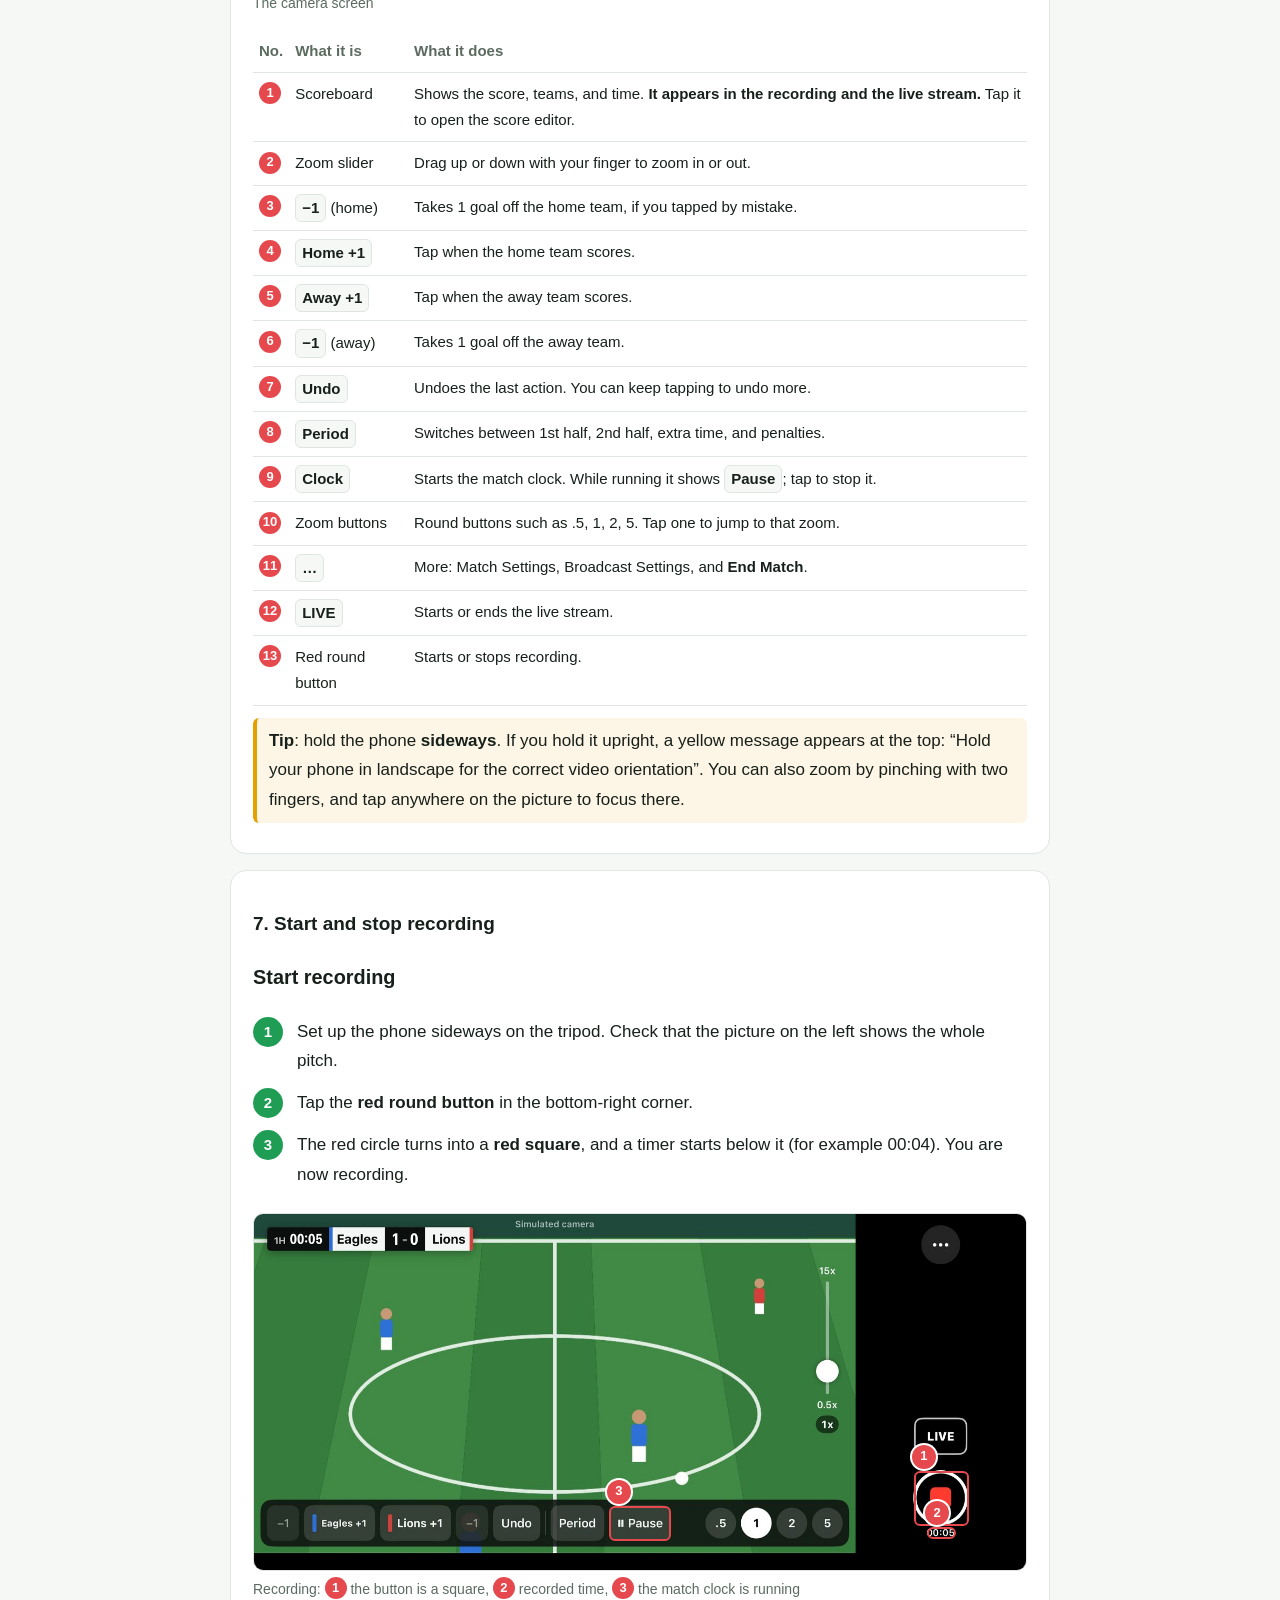
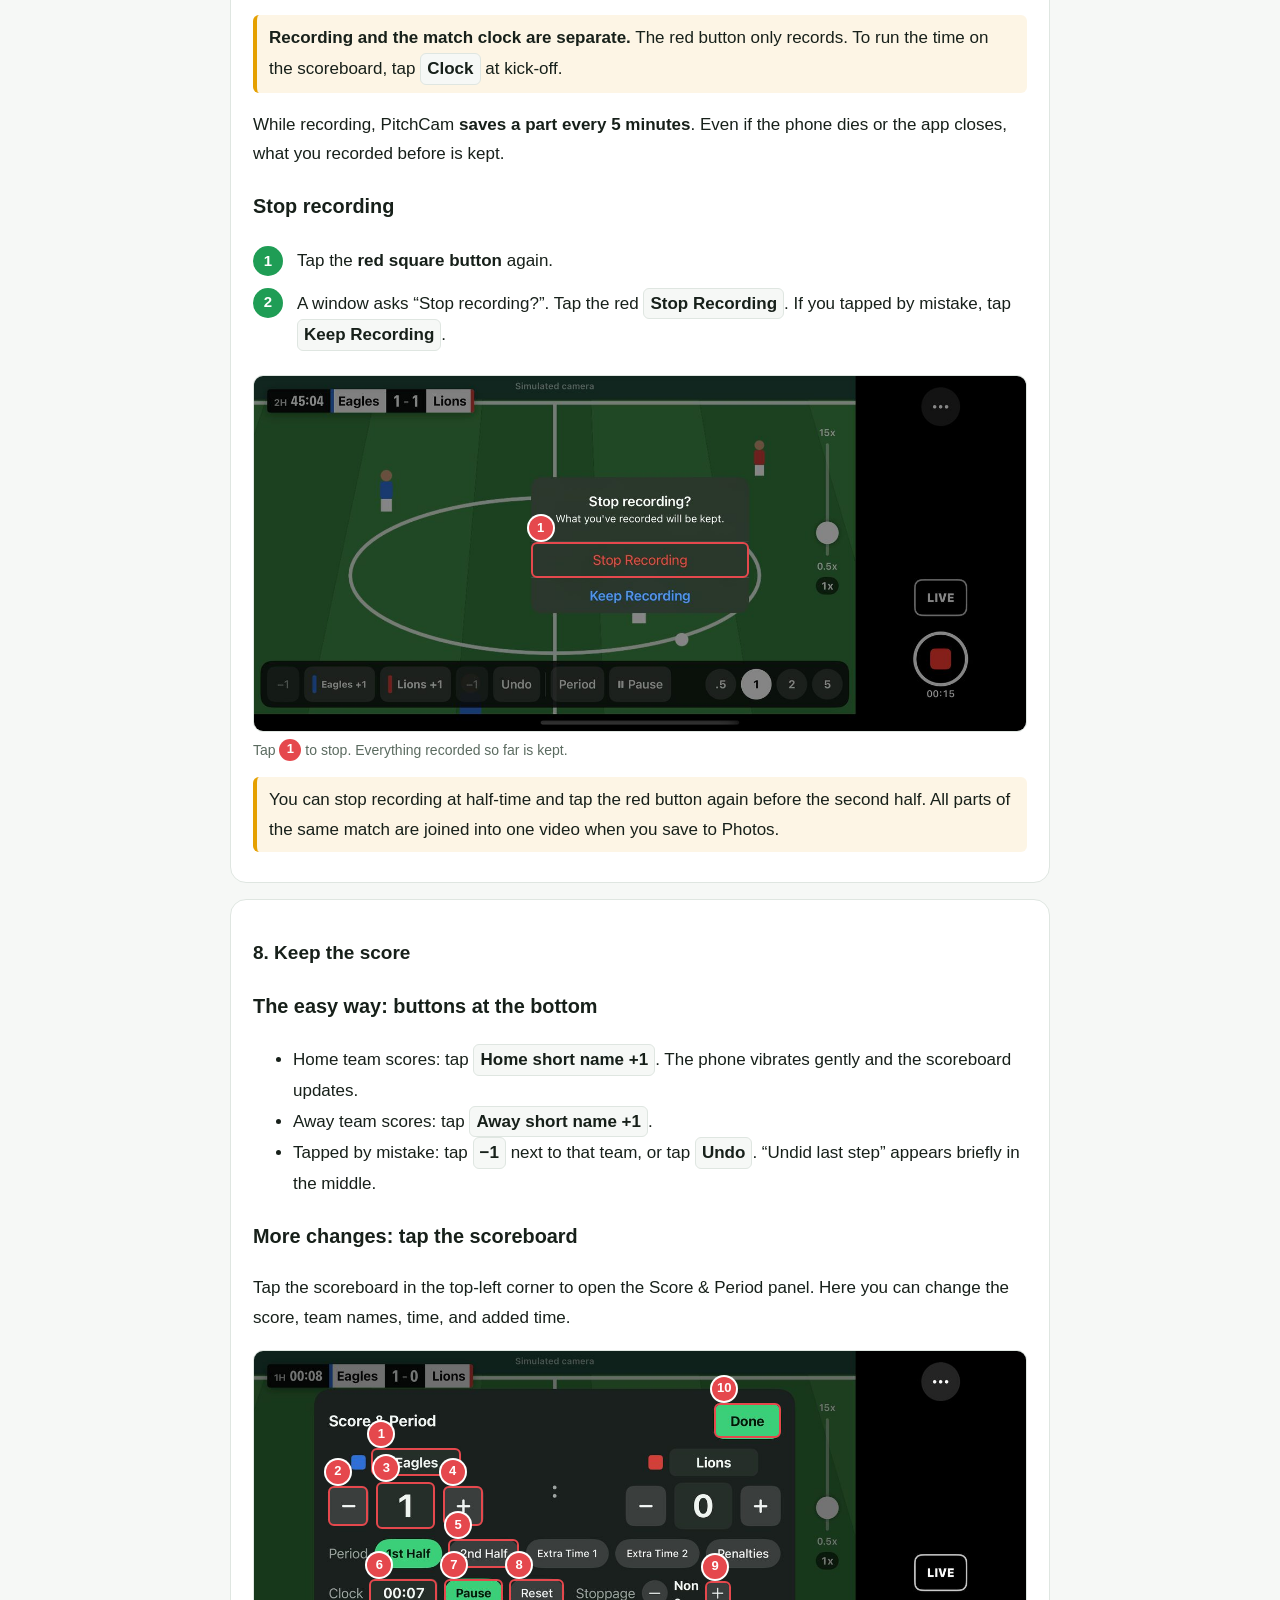
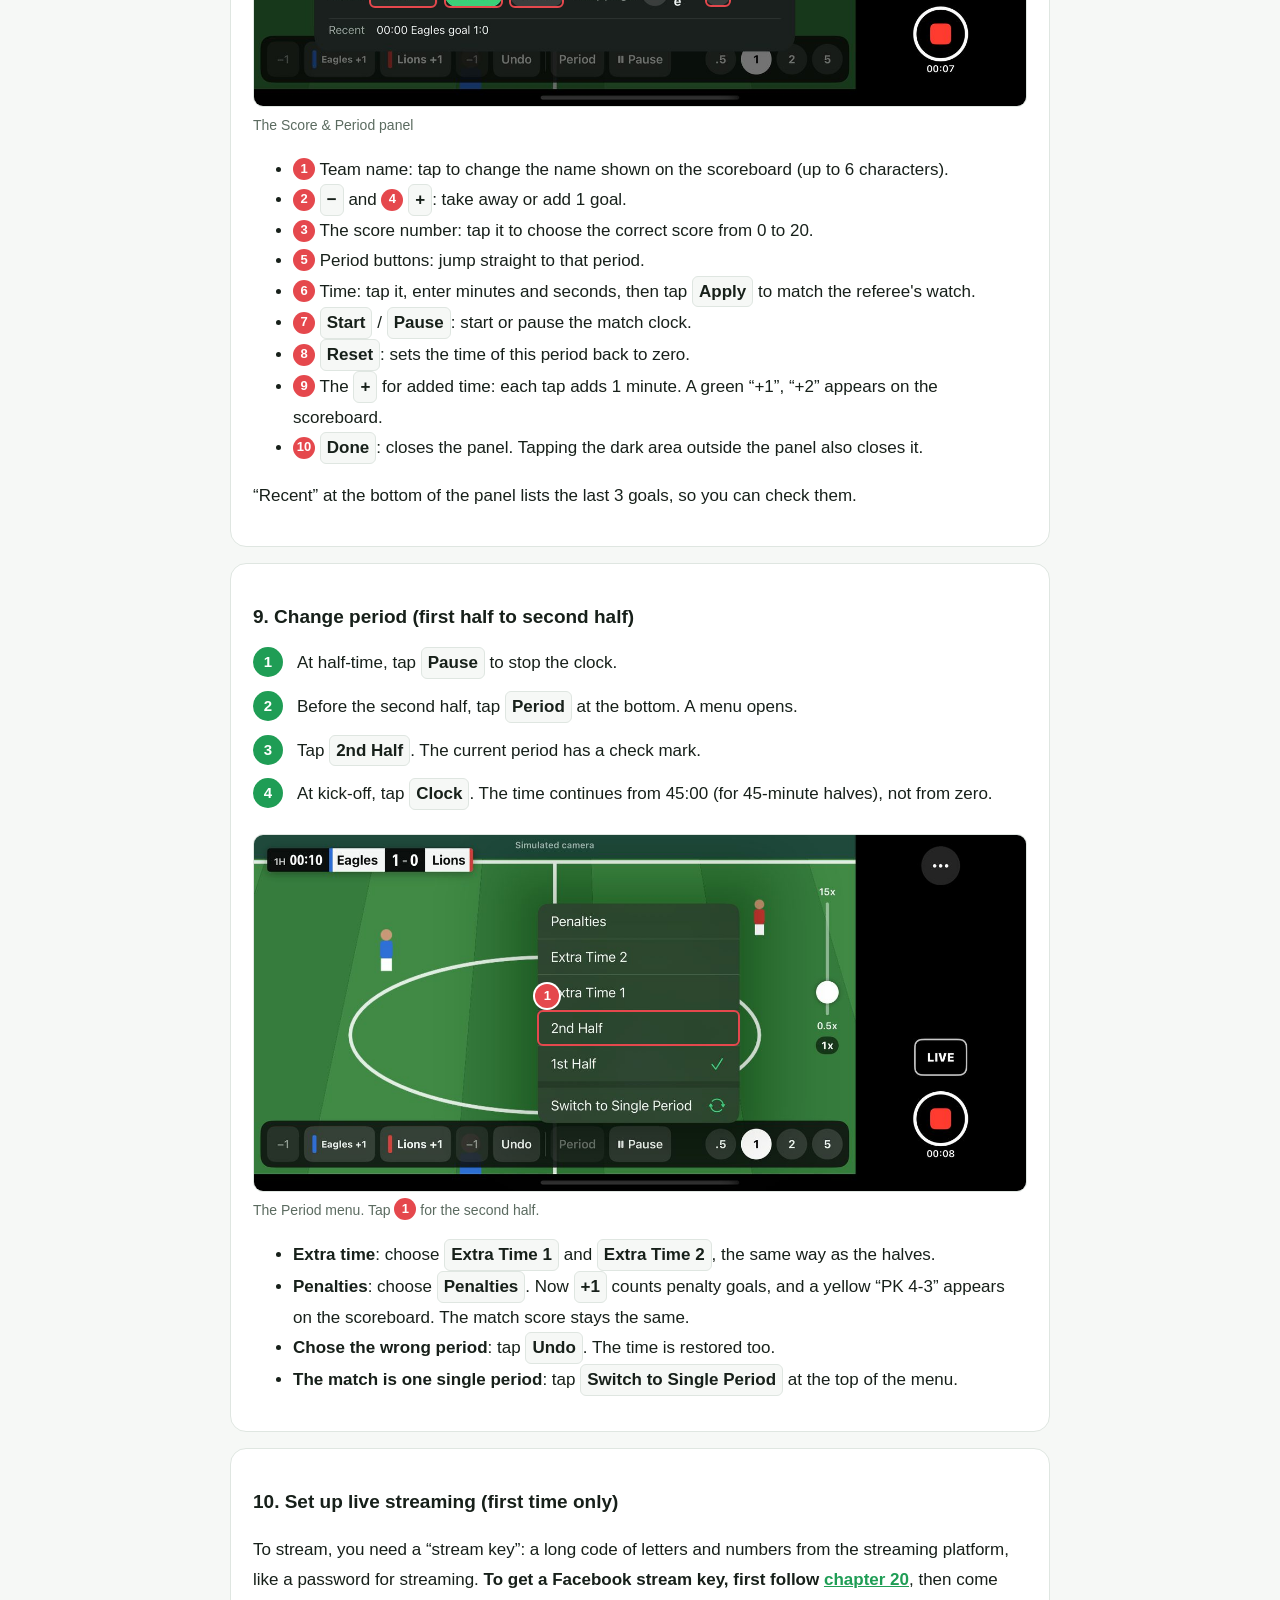
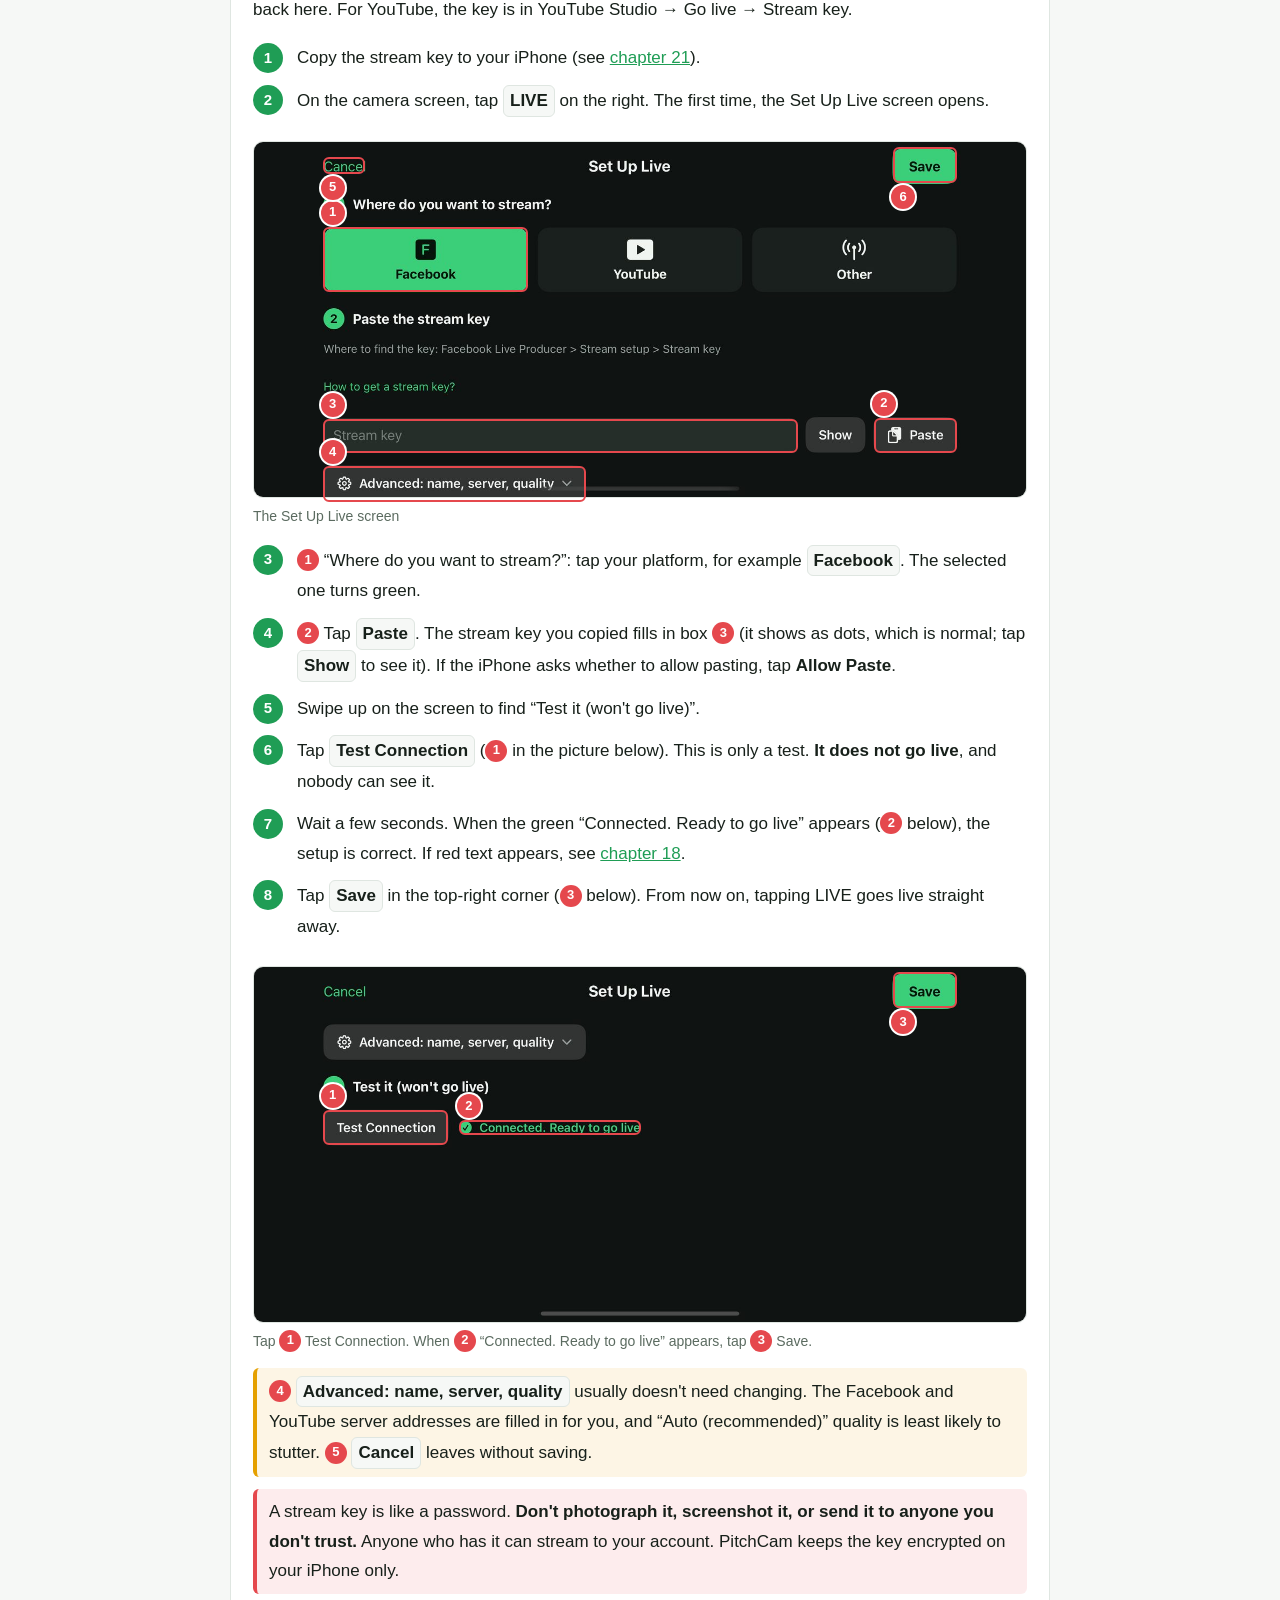
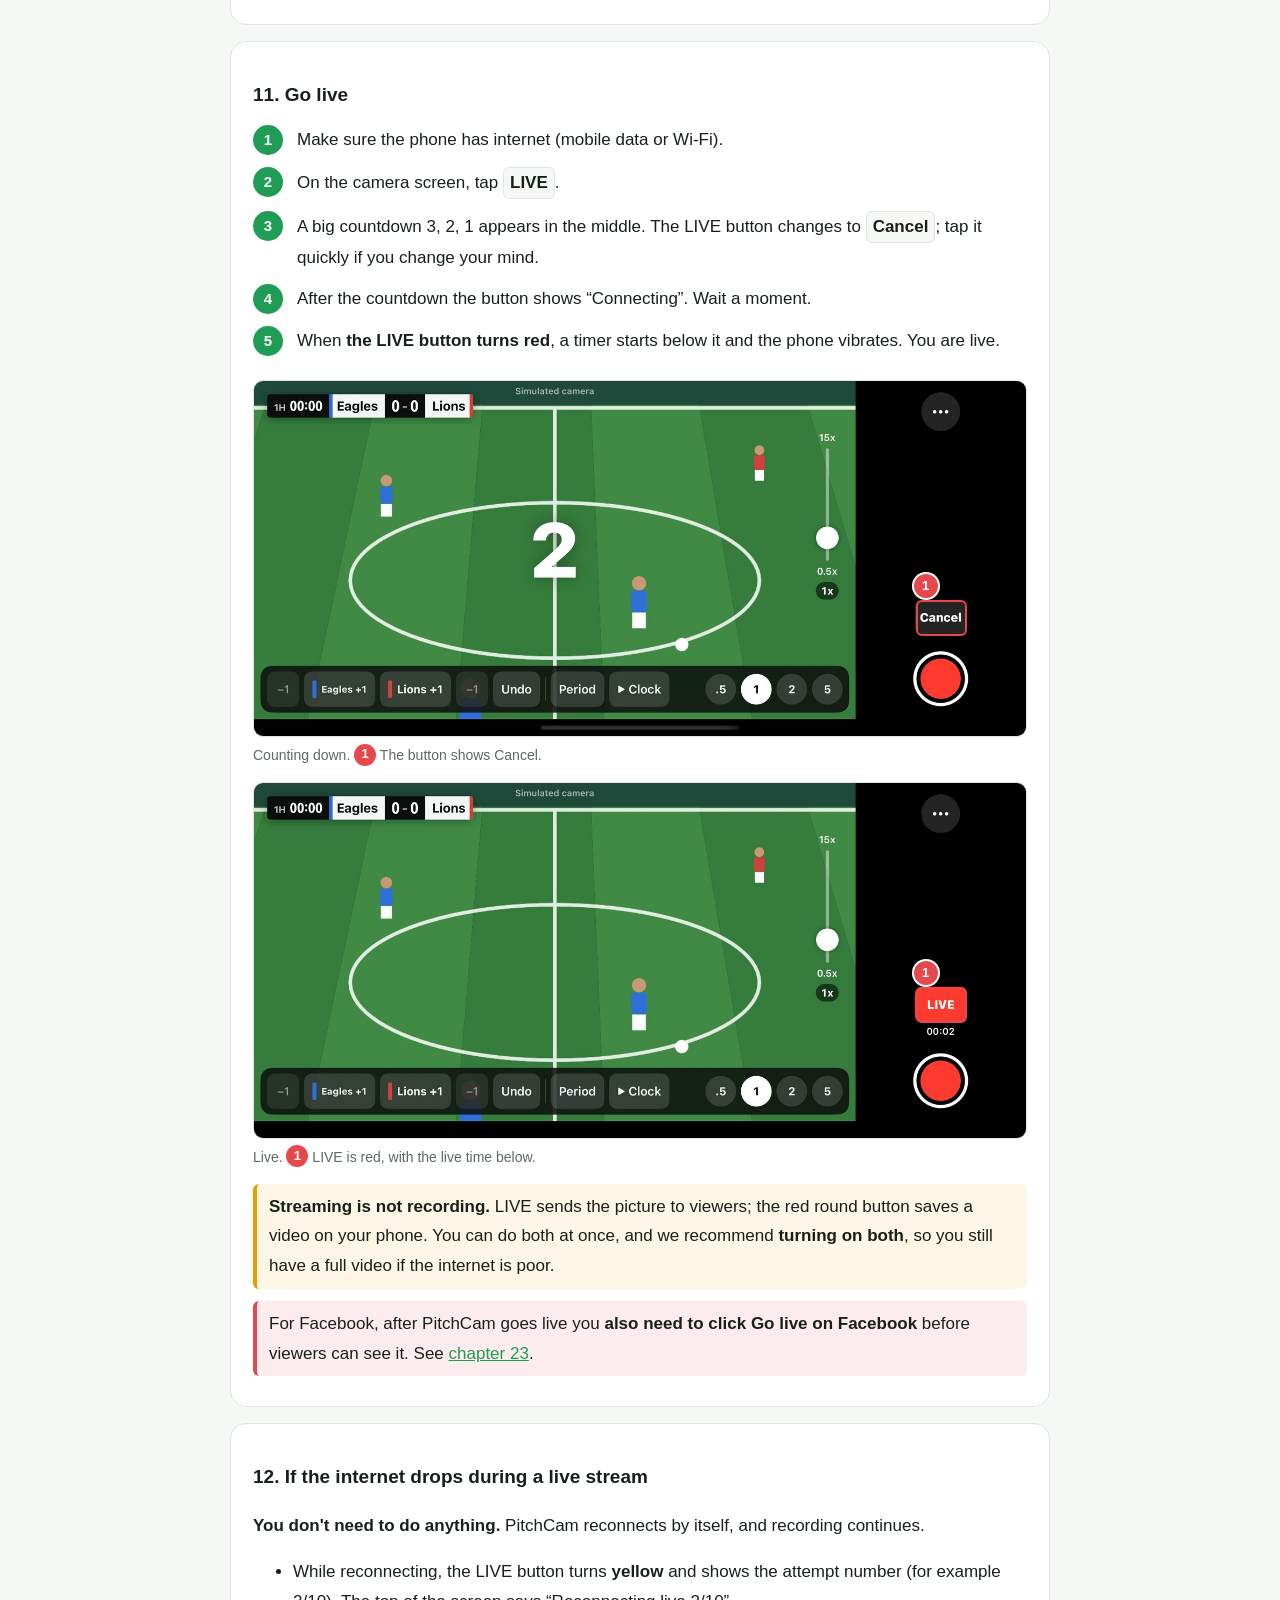
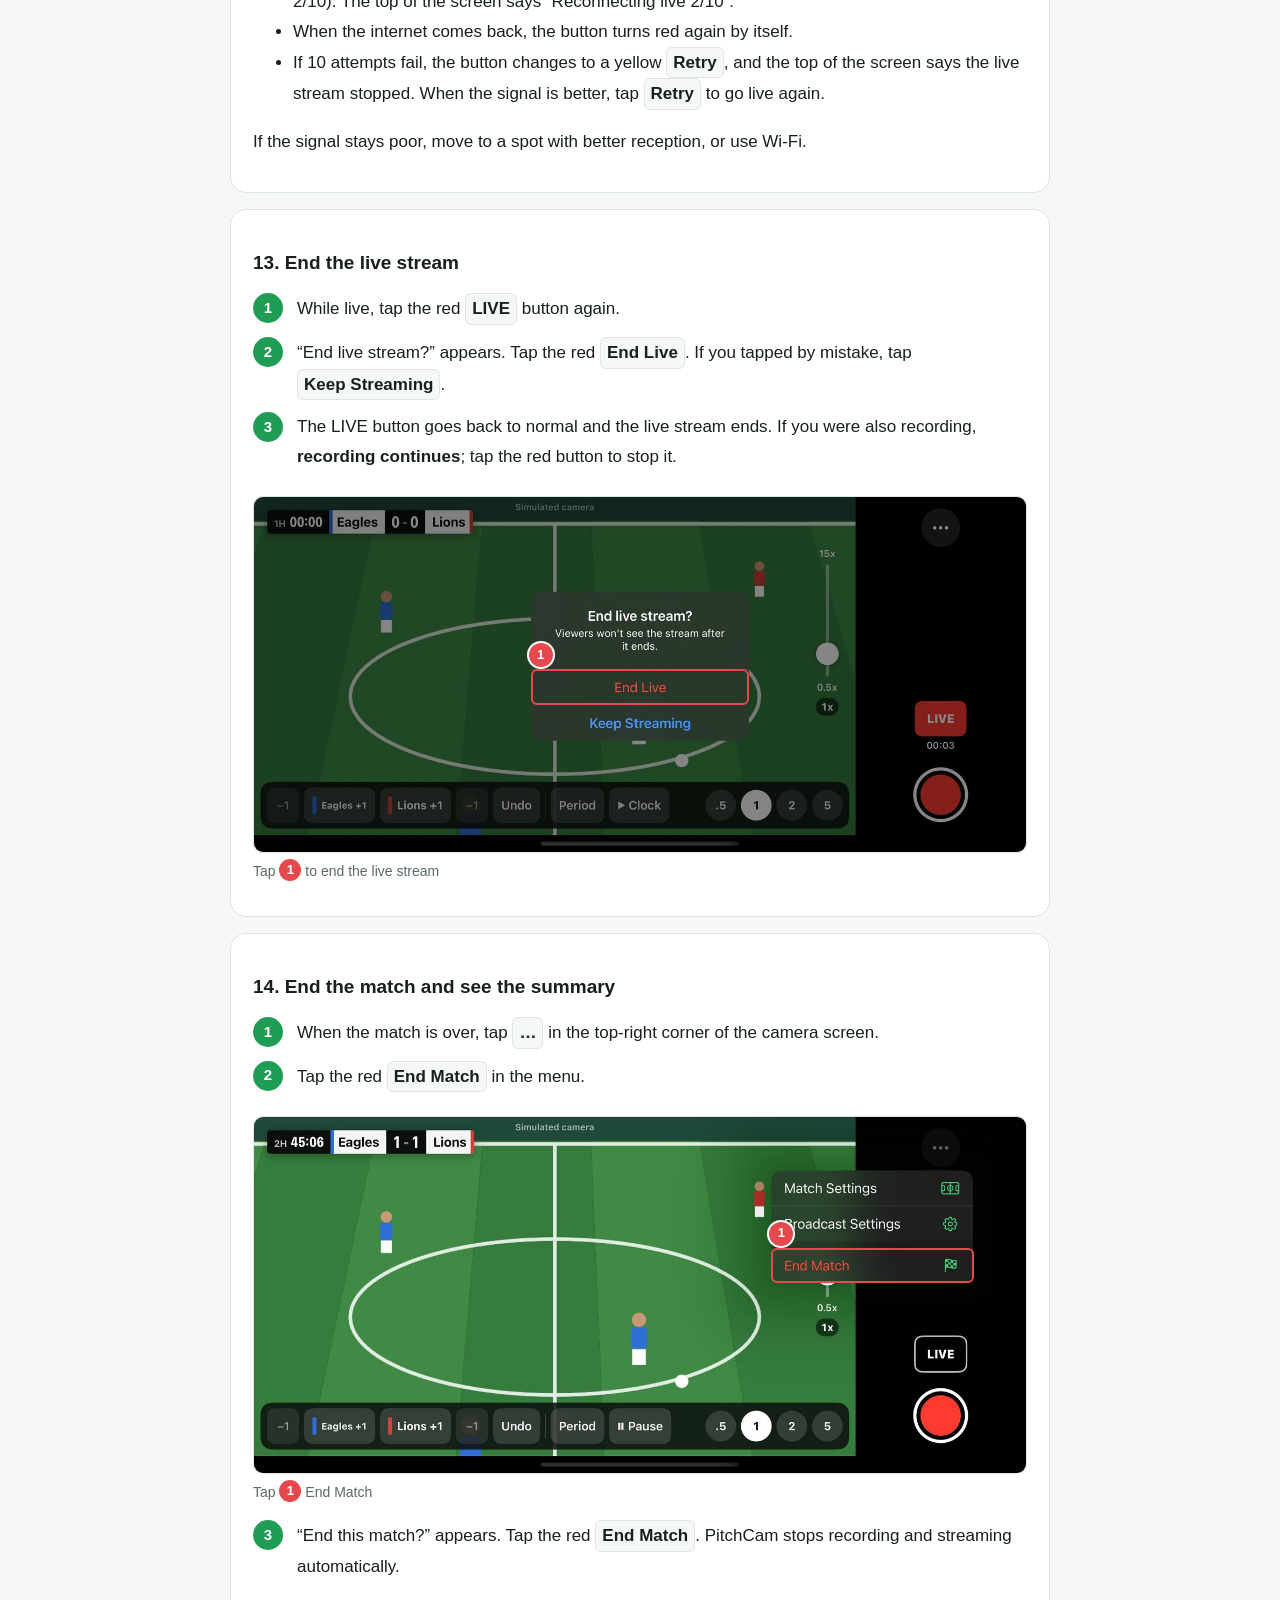
==== commit 5405109b: "docs: 使用手冊截圖更新為 1.1.0（4）畫面，含設定的使用手冊連結與直播設定的取得金鑰說明 Co-Authored-By: Claude Opus 5.5 <noreply@anthropic" ====
--- a/manual-en.html
+++ b/manual-en.html
@@ -242,6 +242,7 @@
     </ul>
   </section>
 
+  <!-- APP 的「怎麼取得串流金鑰？」連到此錨點，不可改名 -->
   <section id="live-setup">
     <h2>10. Set up live streaming (first time only)</h2>
     <p>To stream, you need a “stream key”: a long code of letters and numbers from the streaming platform, like a password for streaming. <strong>To get a Facebook stream key, first follow <a href="#fb-key">chapter 20</a></strong>, then come back here. For YouTube, the key is in YouTube Studio → Go live → Stream key.</p>
@@ -479,6 +480,7 @@
     <p class="note">The pictures below show Facebook in <strong>Traditional Chinese</strong>. In English, the button names may be worded a little differently from this guide; use the <strong>position and icon</strong> marked by the red numbered boxes. Facebook changes its screens from time to time; see the <a href="https://www.facebook.com/help/" target="_blank" rel="noopener">Facebook Help Center</a> if yours looks different. This chapter is based on Facebook as of October 2026. Personal details in the pictures are hidden.</p>
   </section>
 
+  <!-- APP 的「怎麼取得串流金鑰？」連到此錨點，不可改名 -->
   <section id="fb-key">
     <h2>20. Get your Facebook stream key on a computer</h2>
     <ol class="steps">
